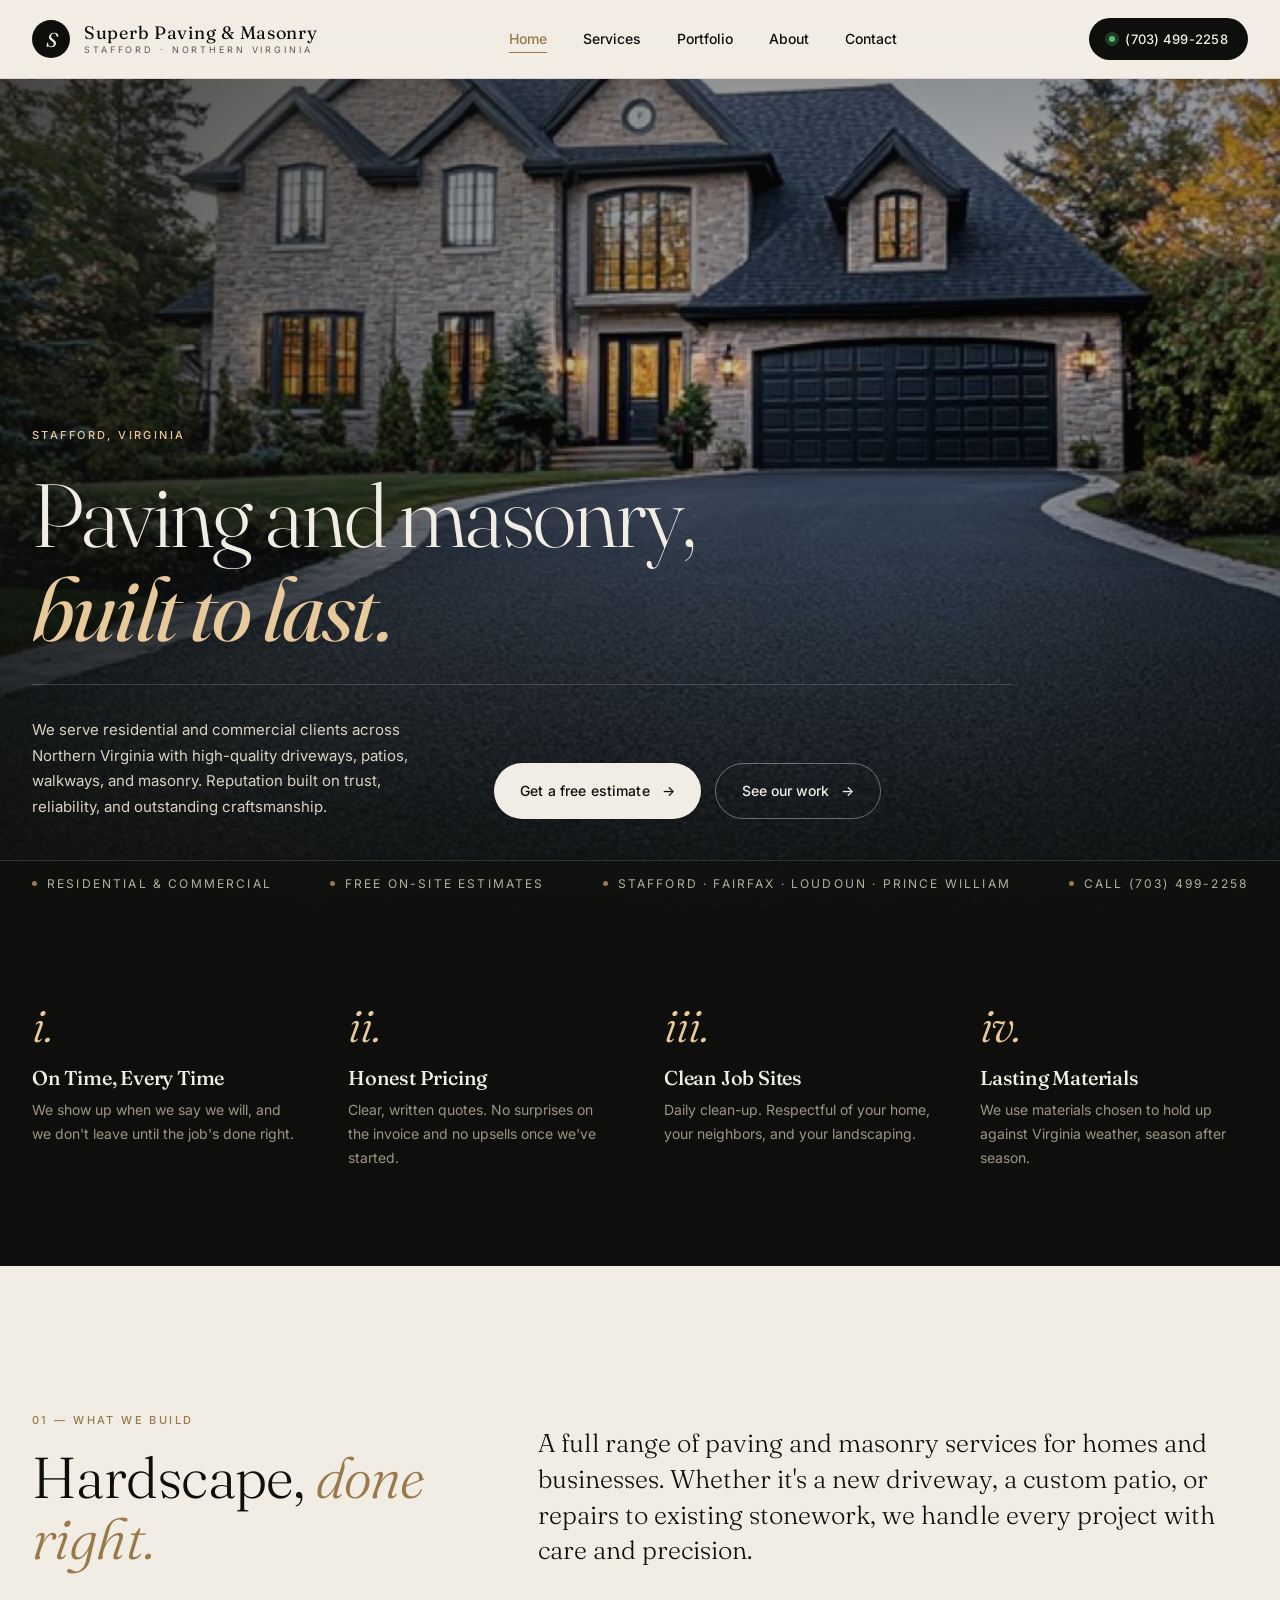
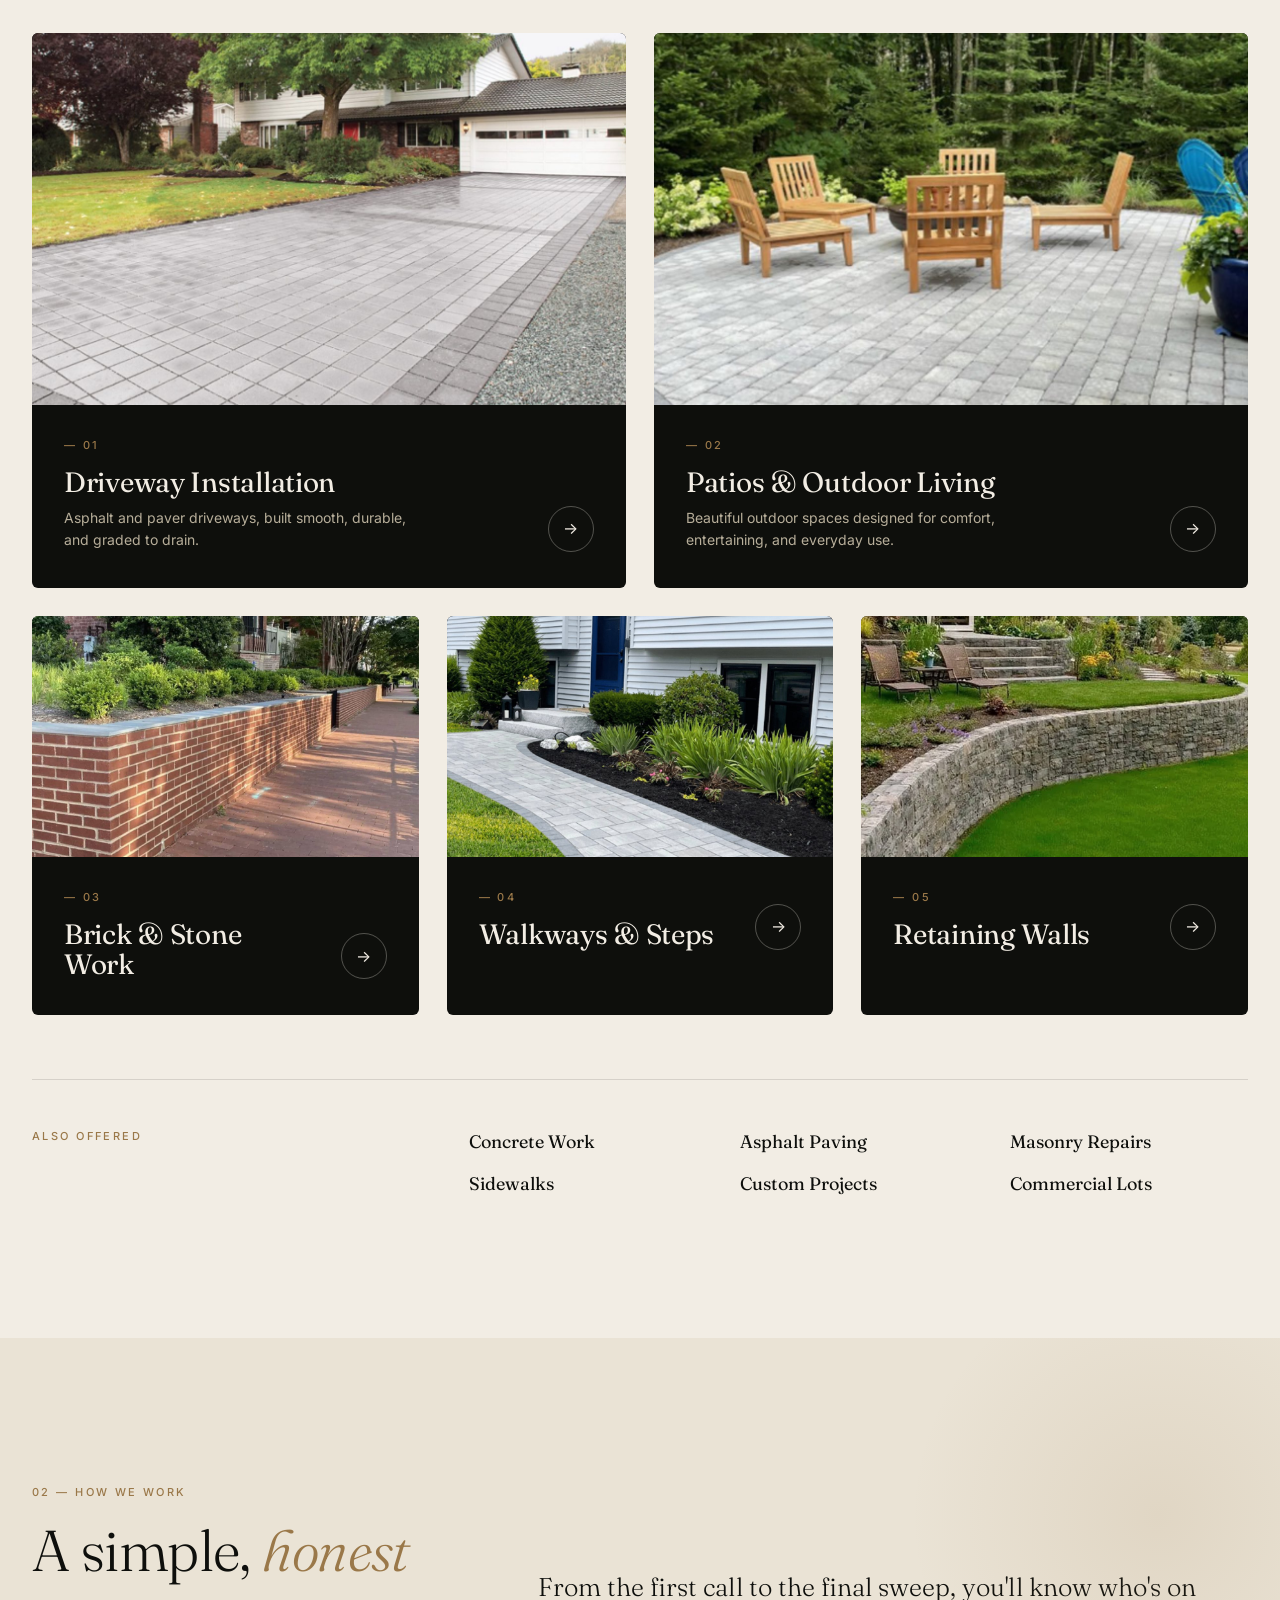
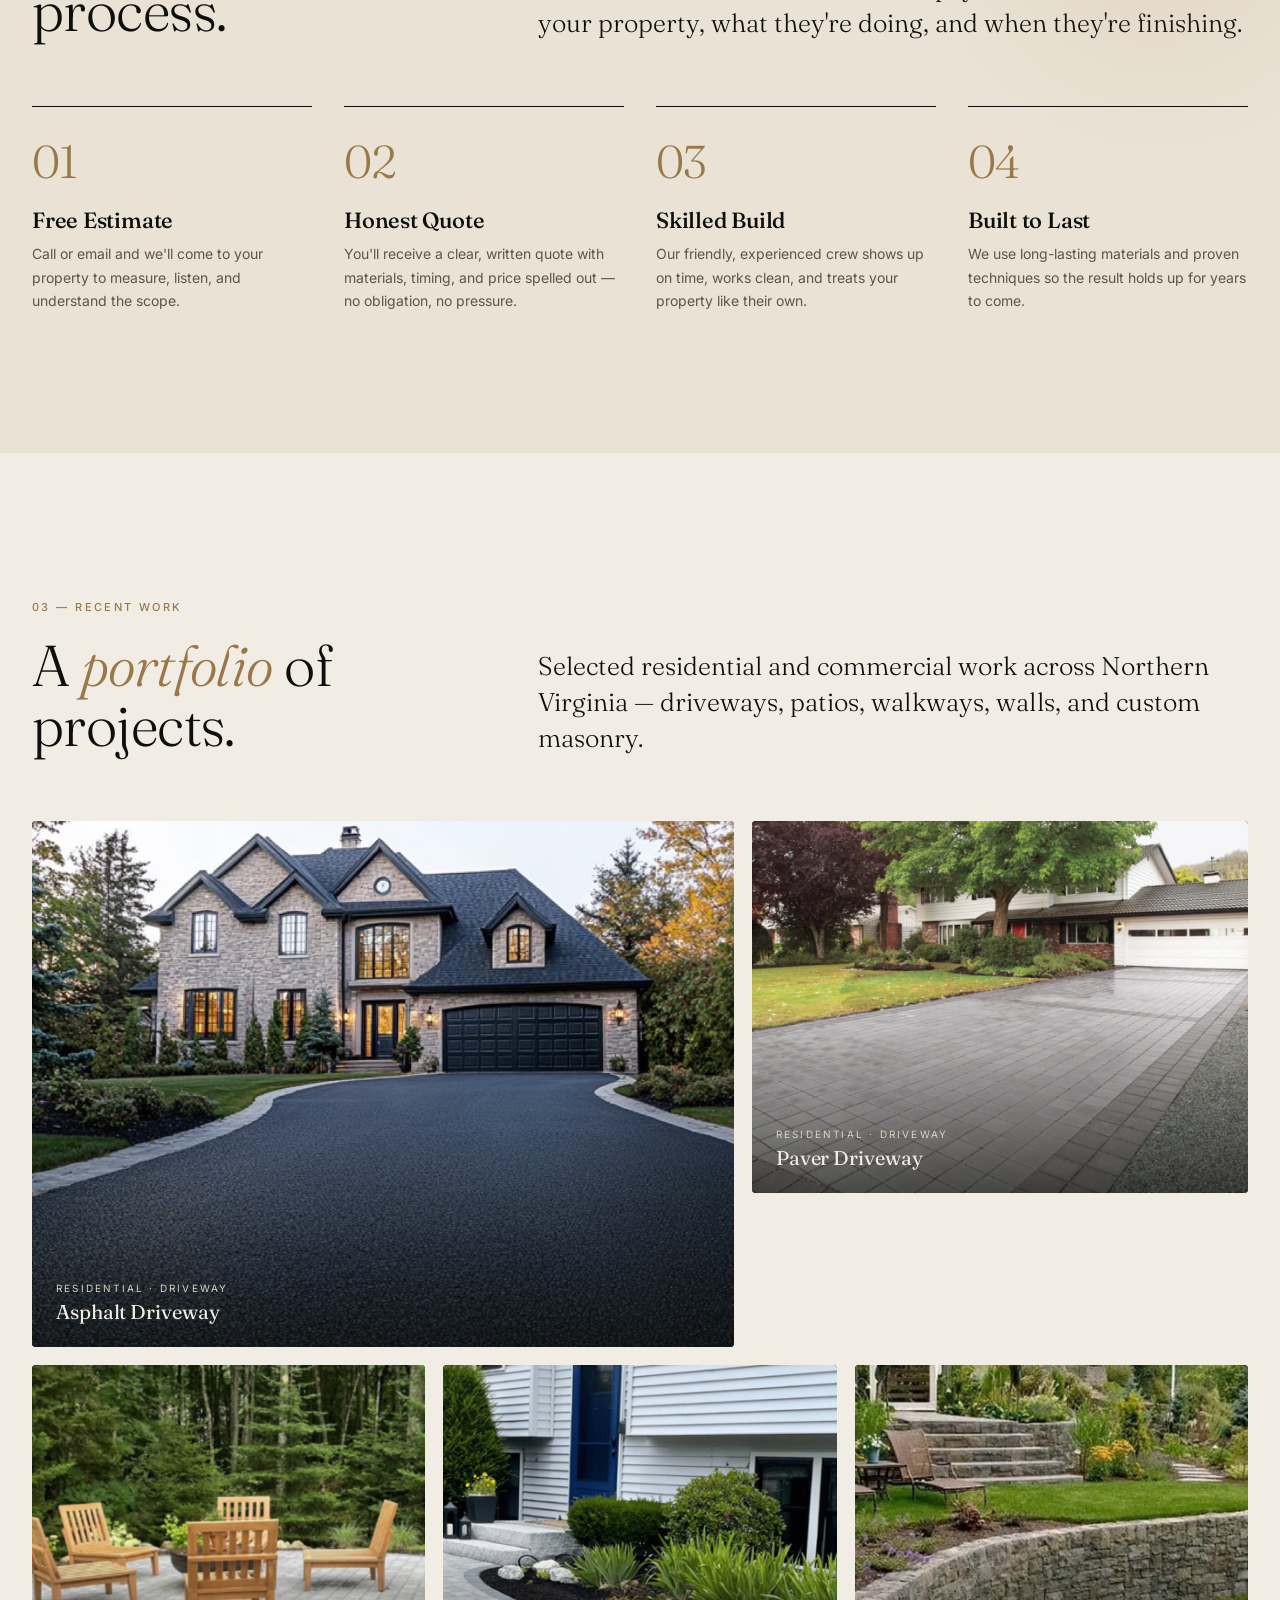
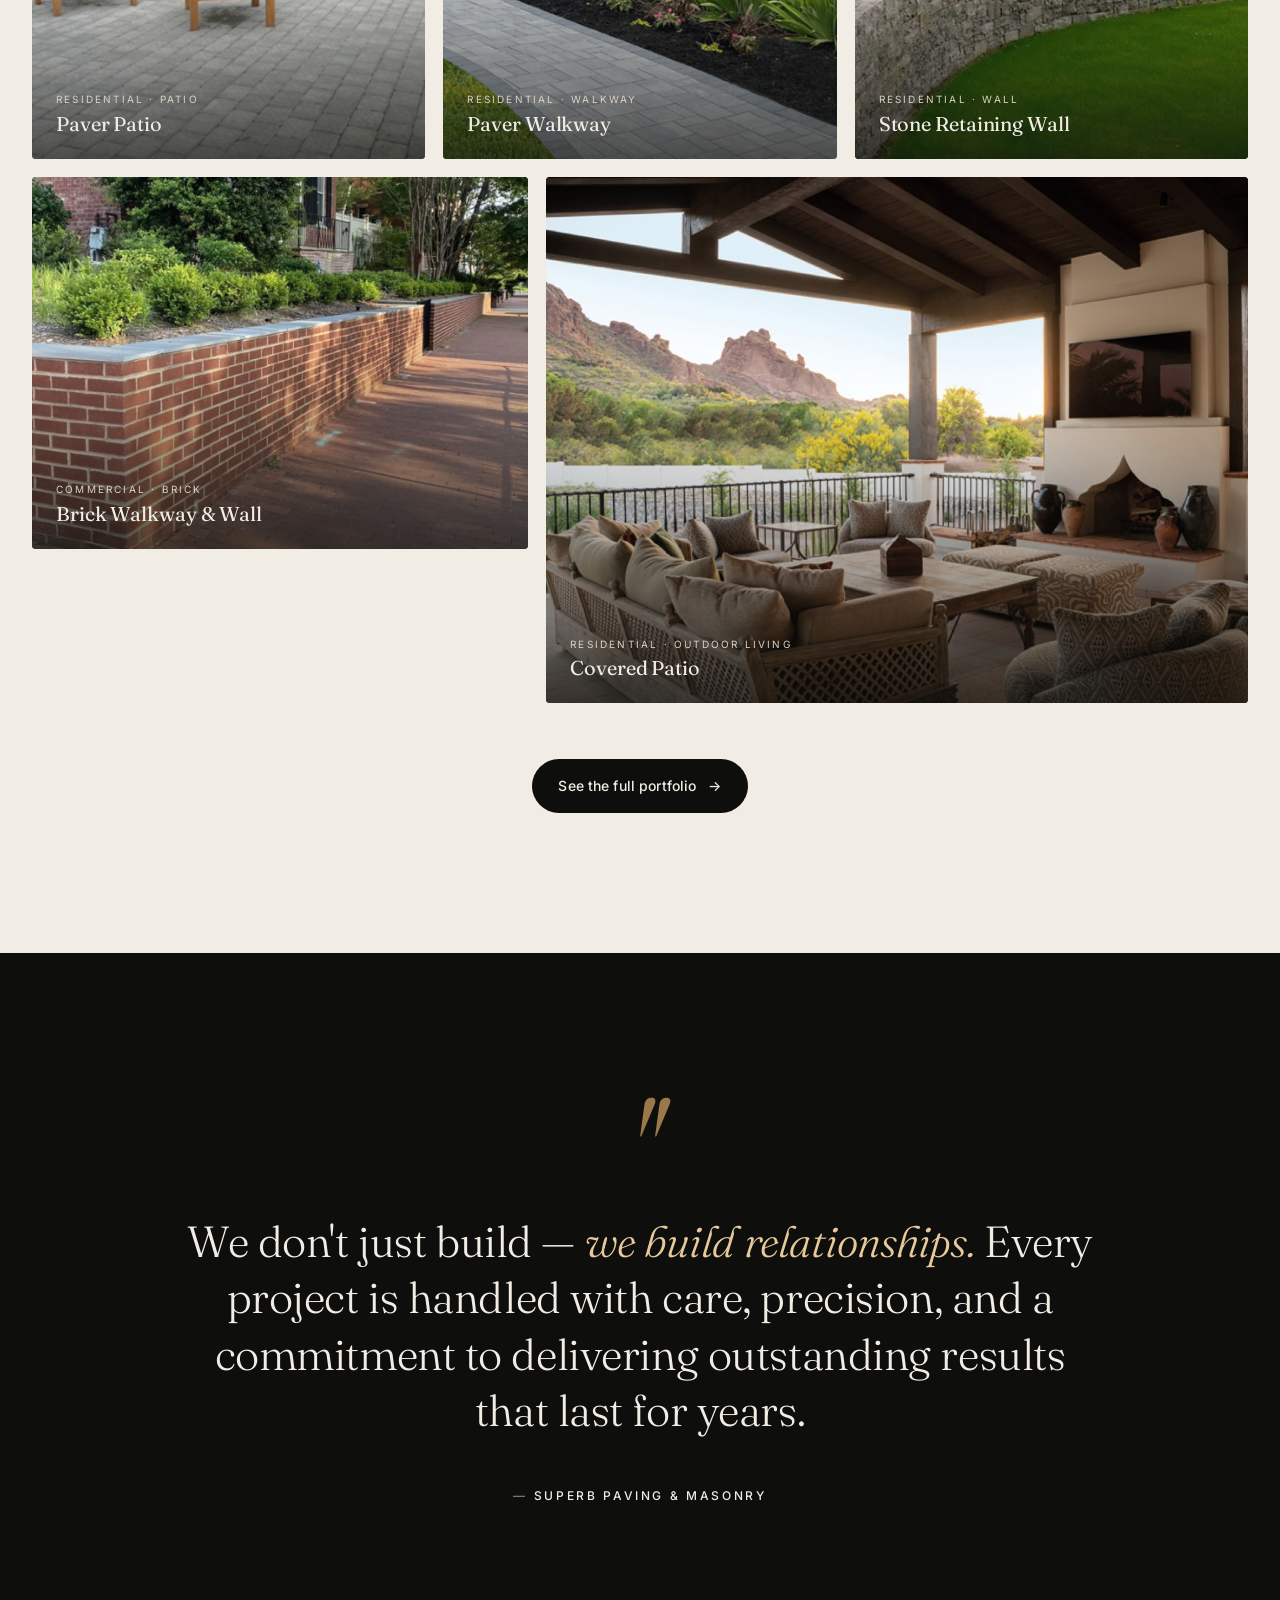
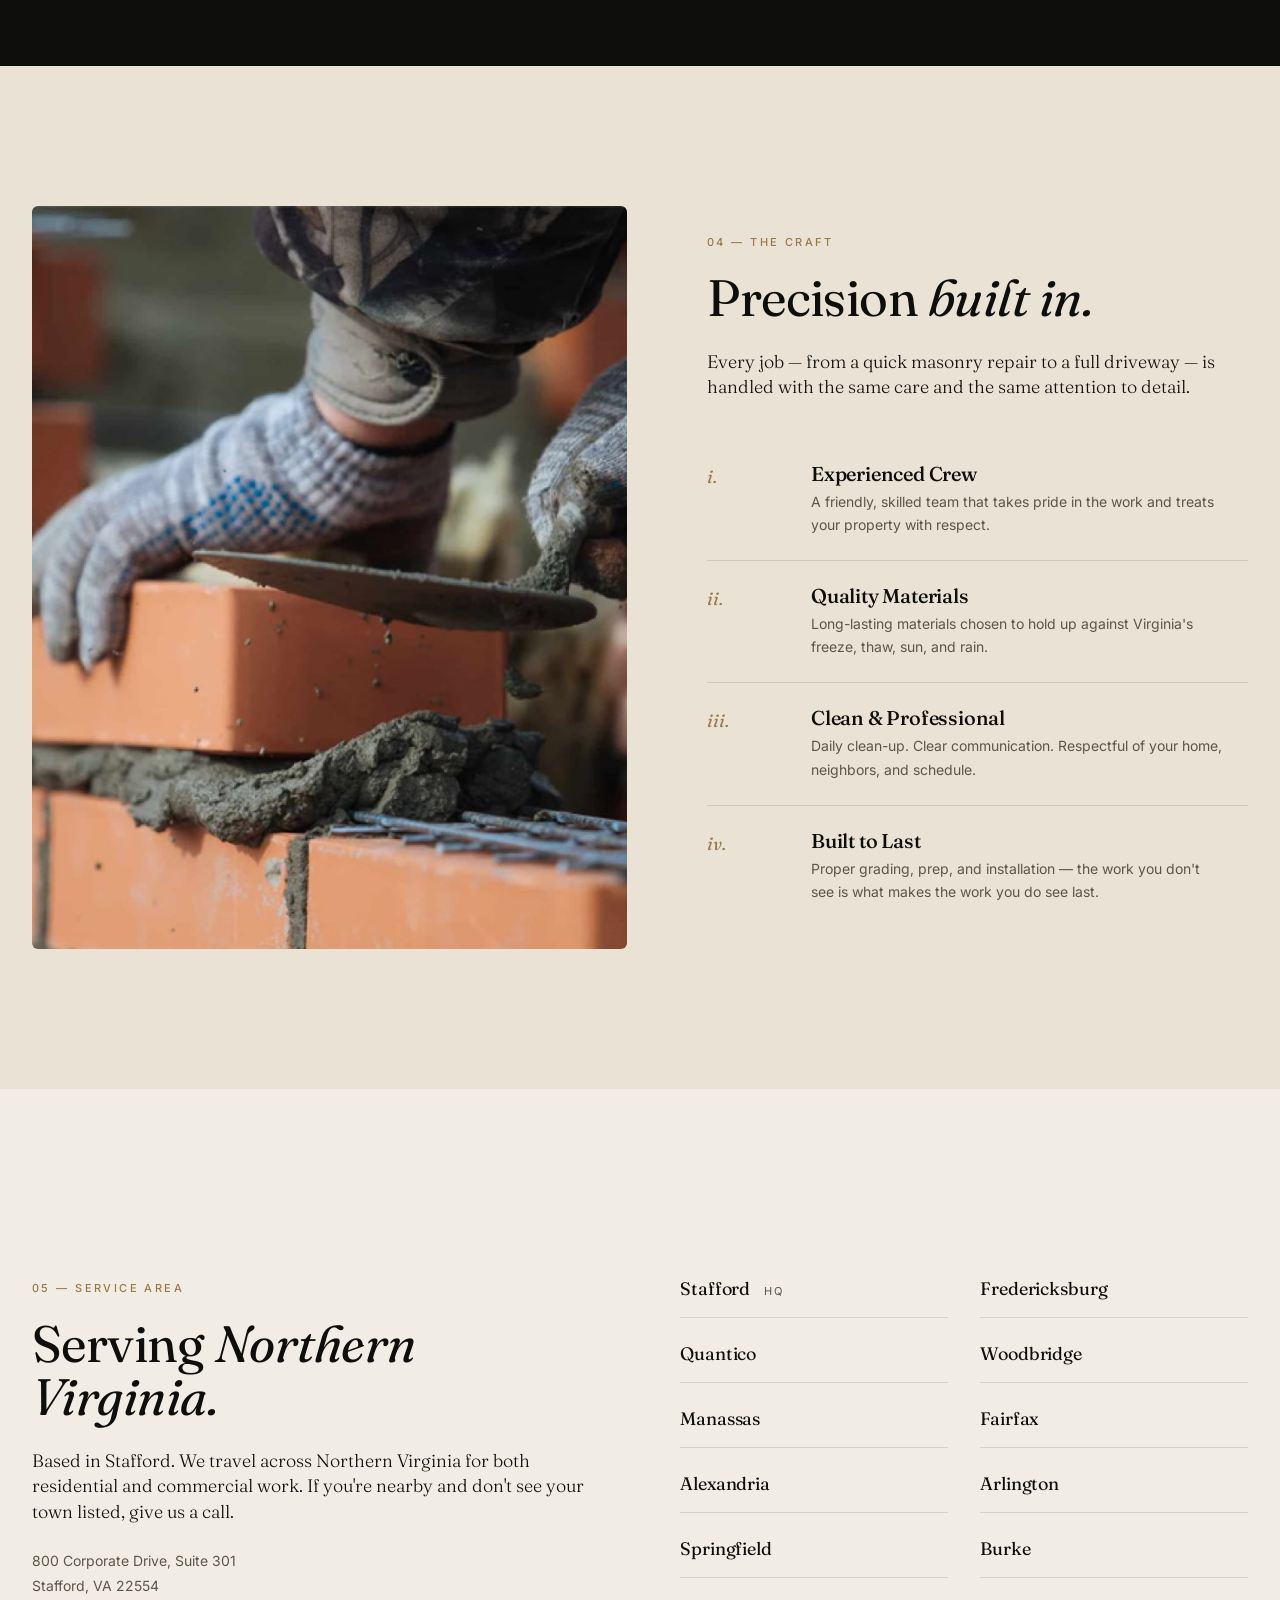
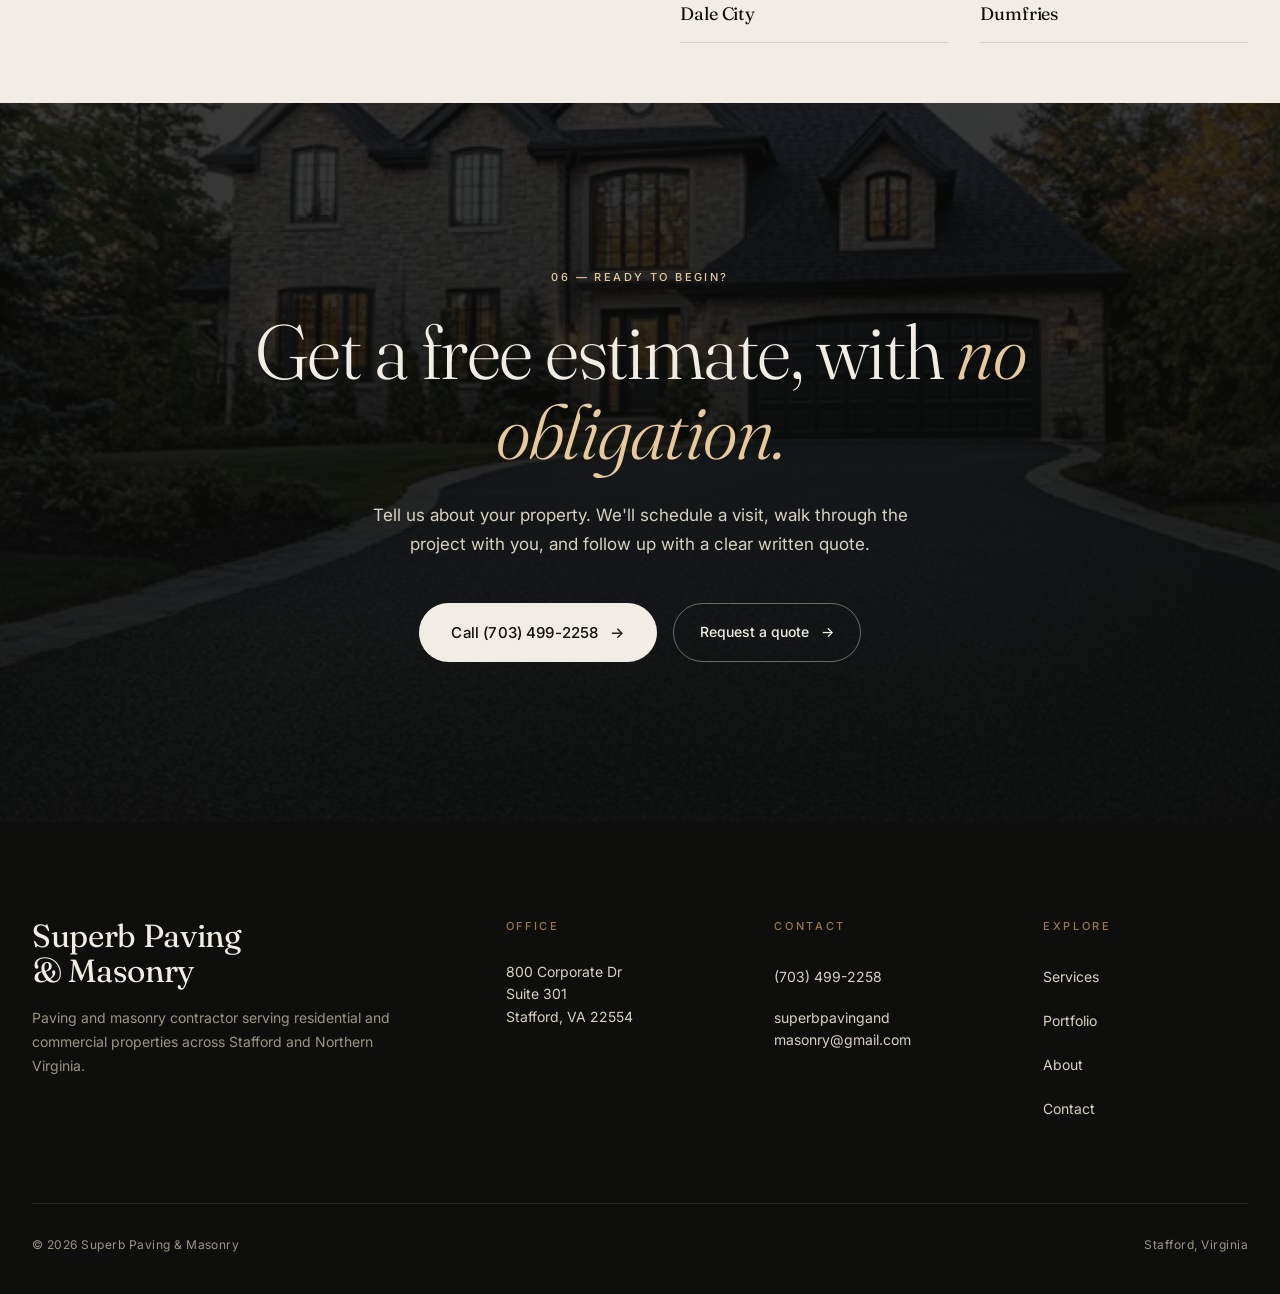
==== index.html @ 519ac2e6 "Initial commit: full Superb Paving & Masonry website Five-page static site for paving and masonry co" ====
<!doctype html>
<html lang="en">
<head>
<meta charset="utf-8" />
<meta name="viewport" content="width=device-width,initial-scale=1" />
<title>Paving & Masonry Contractor in Stafford, VA | Superb Paving</title>
<meta name="description" content="Paving and masonry contractor in Stafford, Virginia. Driveways, patios, walkways, walls, and masonry for homes and businesses across Northern VA. Call (703) 499-2258." />
<link rel="preconnect" href="https://fonts.googleapis.com">
<link rel="preconnect" href="https://fonts.gstatic.com" crossorigin>
<link href="https://fonts.googleapis.com/css2?family=Fraunces:opsz,wght@9..144,300;9..144,400;9..144,500;9..144,600;9..144,700&family=Inter:wght@300;400;500;600&display=swap" rel="stylesheet">
<link rel="stylesheet" href="styles.css">
<link rel="canonical" href="https://www.superbpavingmasonry.com/">
<meta property="og:site_name" content="Superb Paving & Masonry">
<meta property="og:locale" content="en_US">
<meta property="og:url" content="https://www.superbpavingmasonry.com/">
<meta property="og:image" content="https://www.superbpavingmasonry.com/img/home.jpg">
<meta name="twitter:card" content="summary_large_image">
<meta name="twitter:title" content="Paving & Masonry Contractor in Stafford, VA | Superb Paving">
<meta name="twitter:description" content="Paving and masonry contractor in Stafford, Virginia. Driveways, patios, walkways, walls, and masonry for homes and businesses across Northern VA. Call (703) 499-2258.">
<meta name="twitter:image" content="https://www.superbpavingmasonry.com/img/home.jpg">
<meta name="theme-color" content="#0E0F0C">
<meta name="geo.region" content="US-VA">
<meta name="geo.placename" content="Stafford">
<meta name="geo.position" content="38.4221;-77.4083">
<meta name="ICBM" content="38.4221, -77.4083">
<link rel="icon" type="image/svg+xml" href="favicon.svg">
<link rel="apple-touch-icon" href="apple-touch-icon.png">
<script type="application/ld+json">
{
  "@context": "https://schema.org",
  "@type": "GeneralContractor",
  "@id": "https://www.superbpavingmasonry.com/#business",
  "name": "Superb Paving & Masonry",
  "alternateName": "Superb Paving and Masonry",
  "description": "Paving and masonry contractor serving residential and commercial properties across Stafford and Northern Virginia. Specializing in driveways, patios, walkways, brick and stone work, retaining walls, and concrete.",
  "url": "https://www.superbpavingmasonry.com/",
  "telephone": "+1-703-499-2258",
  "email": "superbpavingandmasonry@gmail.com",
  "image": "https://www.superbpavingmasonry.com/img/home.jpg",
  "priceRange": "$$",
  "address": {
    "@type": "PostalAddress",
    "streetAddress": "800 Corporate Drive, Suite 301",
    "addressLocality": "Stafford",
    "addressRegion": "VA",
    "postalCode": "22554",
    "addressCountry": "US"
  },
  "geo": {
    "@type": "GeoCoordinates",
    "latitude": 38.4221,
    "longitude": -77.4083
  },
  "areaServed": [
    {"@type":"City","name":"Stafford","containedInPlace":{"@type":"State","name":"Virginia"}},
    {"@type":"City","name":"Fredericksburg","containedInPlace":{"@type":"State","name":"Virginia"}},
    {"@type":"City","name":"Quantico","containedInPlace":{"@type":"State","name":"Virginia"}},
    {"@type":"City","name":"Woodbridge","containedInPlace":{"@type":"State","name":"Virginia"}},
    {"@type":"City","name":"Manassas","containedInPlace":{"@type":"State","name":"Virginia"}},
    {"@type":"City","name":"Fairfax","containedInPlace":{"@type":"State","name":"Virginia"}},
    {"@type":"City","name":"Alexandria","containedInPlace":{"@type":"State","name":"Virginia"}},
    {"@type":"City","name":"Arlington","containedInPlace":{"@type":"State","name":"Virginia"}},
    {"@type":"City","name":"Springfield","containedInPlace":{"@type":"State","name":"Virginia"}},
    {"@type":"City","name":"Burke","containedInPlace":{"@type":"State","name":"Virginia"}},
    {"@type":"City","name":"Dale City","containedInPlace":{"@type":"State","name":"Virginia"}},
    {"@type":"City","name":"Dumfries","containedInPlace":{"@type":"State","name":"Virginia"}}
  ],
  "openingHoursSpecification": [
    {"@type":"OpeningHoursSpecification","dayOfWeek":["Monday","Tuesday","Wednesday","Thursday","Friday"],"opens":"08:00","closes":"18:00"},
    {"@type":"OpeningHoursSpecification","dayOfWeek":"Saturday","opens":"09:00","closes":"15:00","description":"By appointment"}
  ],
  "hasOfferCatalog": {
    "@type": "OfferCatalog",
    "name": "Paving & Masonry Services",
    "itemListElement": [
      {"@type":"Offer","itemOffered":{"@type":"Service","name":"Driveway Installation","description":"Asphalt and paver driveways for residential and commercial properties."}},
      {"@type":"Offer","itemOffered":{"@type":"Service","name":"Patio Construction","description":"Custom paver and stone patios, outdoor living spaces."}},
      {"@type":"Offer","itemOffered":{"@type":"Service","name":"Walkways & Steps","description":"Paver walkways, flagstone paths, stone steps."}},
      {"@type":"Offer","itemOffered":{"@type":"Service","name":"Brick & Stone Work","description":"Brick facades, natural stone, chimney repair, tuckpointing."}},
      {"@type":"Offer","itemOffered":{"@type":"Service","name":"Retaining Walls","description":"Stone and block retaining walls with proper drainage."}},
      {"@type":"Offer","itemOffered":{"@type":"Service","name":"Concrete Work","description":"Concrete driveways, sidewalks, slabs, foundations."}},
      {"@type":"Offer","itemOffered":{"@type":"Service","name":"Asphalt Paving","description":"Residential and commercial asphalt paving and repair."}},
      {"@type":"Offer","itemOffered":{"@type":"Service","name":"Masonry Repairs","description":"Repointing, restoration, chimney repair."}}
    ]
  }
}
</script>

</head>
<body>

<!-- NAV -->
<header class="nav">
  <div class="nav-inner">
    <a href="index.html" class="brand" aria-label="Home">
      <div class="brand-mark">S</div>
      <div class="brand-name">Superb Paving & Masonry
        <small>Stafford · Northern Virginia</small>
      </div>
    </a>
    <nav>
      <ul class="nav-links">
        <li><a href="index.html" aria-current="page">Home</a></li>
        <li><a href="services.html">Services</a></li>
        <li><a href="portfolio.html">Portfolio</a></li>
        <li><a href="about.html">About</a></li>
        <li><a href="contact.html">Contact</a></li>
      </ul>
    </nav>
    <a href="tel:7034992258" class="nav-cta">
      <span class="dot"></span> <span>(703) 499-2258</span>
    </a>
    <button class="nav-toggle" aria-label="Open menu"><span></span></button>
  </div>
</header>

<!-- HERO -->
<section class="hero">
  <div class="hero-img" style="background-image:url('img/home.jpg')"></div>
  <div class="hero-grad"></div>
  <div class="hero-inner">
    <span class="eyebrow" style="color:#E8C99B">Stafford, Virginia</span>
    <h1>Paving and masonry, <em>built to last.</em></h1>
    <div class="hero-meta">
      <p>We serve residential and commercial clients across Northern Virginia with high-quality driveways, patios, walkways, and masonry. Reputation built on trust, reliability, and outstanding craftsmanship.</p>
      <div class="hero-actions">
        <a href="contact.html" class="btn-primary">Get a free estimate <span class="arrow">→</span></a>
        <a href="portfolio.html" class="btn-ghost">See our work <span class="arrow">→</span></a>
      </div>
    </div>
  </div>
  <div class="hero-ticker">
    <div class="ticker-inner">
      <span>Residential & Commercial</span>
      <span>Free On-Site Estimates</span>
      <span>Stafford · Fairfax · Loudoun · Prince William</span>
      <span>Call (703) 499-2258</span>
    </div>
  </div>
</section>

<!-- VALUES -->
<section class="values">
  <div class="container">
    <div class="values-grid">
      <div class="val reveal"><div class="glyph">i.</div><h4>On Time, Every Time</h4><p>We show up when we say we will, and we don't leave until the job's done right.</p></div>
      <div class="val reveal"><div class="glyph">ii.</div><h4>Honest Pricing</h4><p>Clear, written quotes. No surprises on the invoice and no upsells once we've started.</p></div>
      <div class="val reveal"><div class="glyph">iii.</div><h4>Clean Job Sites</h4><p>Daily clean-up. Respectful of your home, your neighbors, and your landscaping.</p></div>
      <div class="val reveal"><div class="glyph">iv.</div><h4>Lasting Materials</h4><p>We use materials chosen to hold up against Virginia weather, season after season.</p></div>
    </div>
  </div>
</section>

<!-- SERVICES PREVIEW -->
<section id="services" class="section">
  <div class="container">
    <div class="section-head">
      <div>
        <span class="eyebrow">01 — What we build</span>
        <h2 style="margin-top:18px">Hardscape, <em>done right.</em></h2>
      </div>
      <p class="lede">A full range of paving and masonry services for homes and businesses. Whether it's a new driveway, a custom patio, or repairs to existing stonework, we handle every project with care and precision.</p>
    </div>

    <div class="service-grid">
      <a class="svc reveal" href="services.html#driveways">
        <div class="svc-img"><img src="img/serv_0009.jpg" alt="Paver driveway"></div>
        <div class="svc-body">
          <div>
            <span class="num">— 01</span>
            <h3>Driveway Installation</h3>
            <p>Asphalt and paver driveways, built smooth, durable, and graded to drain.</p>
          </div>
          <div class="svc-arrow">→</div>
        </div>
      </a>
      <a class="svc reveal" href="services.html#patios">
        <div class="svc-img"><img src="img/serv_0008.jpg" alt="Paver patio"></div>
        <div class="svc-body">
          <div>
            <span class="num">— 02</span>
            <h3>Patios & Outdoor Living</h3>
            <p>Beautiful outdoor spaces designed for comfort, entertaining, and everyday use.</p>
          </div>
          <div class="svc-arrow">→</div>
        </div>
      </a>
      <a class="svc reveal" href="services.html#masonry">
        <div class="svc-img"><img src="img/serv_0006.jpg" alt="Brick and stone work"></div>
        <div class="svc-body">
          <div><span class="num">— 03</span><h3>Brick & Stone Work</h3></div>
          <div class="svc-arrow">→</div>
        </div>
      </a>
      <a class="svc reveal" href="services.html#walkways">
        <div class="svc-img"><img src="img/serv_0007.jpg" alt="Paver walkway"></div>
        <div class="svc-body">
          <div><span class="num">— 04</span><h3>Walkways & Steps</h3></div>
          <div class="svc-arrow">→</div>
        </div>
      </a>
      <a class="svc reveal" href="services.html#walls">
        <div class="svc-img"><img src="img/serv_0004.jpg" alt="Stone retaining wall"></div>
        <div class="svc-body">
          <div><span class="num">— 05</span><h3>Retaining Walls</h3></div>
          <div class="svc-arrow">→</div>
        </div>
      </a>
    </div>

    <div style="margin-top:64px;padding-top:48px;border-top:1px solid var(--rule);display:grid;grid-template-columns:1fr 2fr;gap:48px">
      <p class="eyebrow">Also offered</p>
      <div style="display:grid;grid-template-columns:repeat(3,1fr);gap:14px 32px;font-family:var(--serif);font-size:18px">
        <span>Concrete Work</span>
        <span>Asphalt Paving</span>
        <span>Masonry Repairs</span>
        <span>Sidewalks</span>
        <span>Custom Projects</span>
        <span>Commercial Lots</span>
      </div>
    </div>
  </div>
</section>

<!-- PROCESS -->
<section id="process" class="section process">
  <div class="container">
    <div class="section-head">
      <div>
        <span class="eyebrow">02 — How we work</span>
        <h2 style="margin-top:18px">A simple, <em>honest</em> process.</h2>
      </div>
      <p class="lede">From the first call to the final sweep, you'll know who's on your property, what they're doing, and when they're finishing.</p>
    </div>
    <div class="process-grid">
      <div class="step reveal"><div class="n">01</div><h4>Free Estimate</h4><p>Call or email and we'll come to your property to measure, listen, and understand the scope.</p></div>
      <div class="step reveal"><div class="n">02</div><h4>Honest Quote</h4><p>You'll receive a clear, written quote with materials, timing, and price spelled out — no obligation, no pressure.</p></div>
      <div class="step reveal"><div class="n">03</div><h4>Skilled Build</h4><p>Our friendly, experienced crew shows up on time, works clean, and treats your property like their own.</p></div>
      <div class="step reveal"><div class="n">04</div><h4>Built to Last</h4><p>We use long-lasting materials and proven techniques so the result holds up for years to come.</p></div>
    </div>
  </div>
</section>

<!-- PORTFOLIO PREVIEW -->
<section id="work" class="section">
  <div class="container">
    <div class="section-head">
      <div>
        <span class="eyebrow">03 — Recent work</span>
        <h2 style="margin-top:18px">A <em>portfolio</em> of projects.</h2>
      </div>
      <p class="lede">Selected residential and commercial work across Northern Virginia — driveways, patios, walkways, walls, and custom masonry.</p>
    </div>
    <div class="pf-grid">
      <a href="portfolio.html" class="pf-item pf-1 reveal"><img src="img/home.jpg" alt="Asphalt driveway"><div class="cap"><div class="s">Residential · Driveway</div><div class="t">Asphalt Driveway</div></div></a>
      <a href="portfolio.html" class="pf-item pf-2 reveal"><img src="img/serv_0009.jpg" alt="Paver driveway"><div class="cap"><div class="s">Residential · Driveway</div><div class="t">Paver Driveway</div></div></a>
      <a href="portfolio.html" class="pf-item pf-3 reveal"><img src="img/serv_0008.jpg" alt="Paver patio"><div class="cap"><div class="s">Residential · Patio</div><div class="t">Paver Patio</div></div></a>
      <a href="portfolio.html" class="pf-item pf-4 reveal"><img src="img/serv_0007.jpg" alt="Paver walkway"><div class="cap"><div class="s">Residential · Walkway</div><div class="t">Paver Walkway</div></div></a>
      <a href="portfolio.html" class="pf-item pf-5 reveal"><img src="img/serv_0004.jpg" alt="Stone retaining wall"><div class="cap"><div class="s">Residential · Wall</div><div class="t">Stone Retaining Wall</div></div></a>
      <a href="portfolio.html" class="pf-item pf-6 reveal"><img src="img/serv_0006.jpg" alt="Brick walkway and wall"><div class="cap"><div class="s">Commercial · Brick</div><div class="t">Brick Walkway & Wall</div></div></a>
      <a href="portfolio.html" class="pf-item pf-7 reveal"><img src="img/serv_0002.jpg" alt="Covered patio"><div class="cap"><div class="s">Residential · Outdoor Living</div><div class="t">Covered Patio</div></div></a>
    </div>
    <div style="text-align:center;margin-top:56px">
      <a href="portfolio.html" class="btn-dark">See the full portfolio <span class="arrow">→</span></a>
    </div>
  </div>
</section>

<!-- PROMISE -->
<section class="promise">
  <div class="promise-inner reveal">
    <div class="promise-mark">"</div>
    <q>We don't just build — <em>we build relationships.</em> Every project is handled with care, precision, and a commitment to delivering outstanding results that last for years.</q>
    <div class="promise-cite">— <strong>Superb Paving & Masonry</strong></div>
  </div>
</section>

<!-- CRAFT -->
<section class="section craft">
  <div class="container">
    <div class="craft-grid">
      <img src="img/serv_0003.jpg" alt="Brick laying — craft close-up">
      <div class="reveal">
        <span class="eyebrow">04 — The craft</span>
        <h2 style="margin-top:18px;font-size:clamp(36px,4vw,56px)">Precision <em>built in.</em></h2>
        <p class="lede" style="margin-top:24px;font-size:18px">Every job — from a quick masonry repair to a full driveway — is handled with the same care and the same attention to detail.</p>
        <ul class="craft-list" style="margin-top:40px">
          <li><div class="lbl">i.</div><div><h4>Experienced Crew</h4><p>A friendly, skilled team that takes pride in the work and treats your property with respect.</p></div></li>
          <li><div class="lbl">ii.</div><div><h4>Quality Materials</h4><p>Long-lasting materials chosen to hold up against Virginia's freeze, thaw, sun, and rain.</p></div></li>
          <li><div class="lbl">iii.</div><div><h4>Clean & Professional</h4><p>Daily clean-up. Clear communication. Respectful of your home, neighbors, and schedule.</p></div></li>
          <li><div class="lbl">iv.</div><div><h4>Built to Last</h4><p>Proper grading, prep, and installation — the work you don't see is what makes the work you do see last.</p></div></li>
        </ul>
      </div>
    </div>
  </div>
</section>

<!-- AREA -->
<section id="area" class="section area">
  <div class="container">
    <div class="area-grid">
      <div class="reveal">
        <span class="eyebrow">05 — Service area</span>
        <h2 style="margin-top:18px;font-size:clamp(36px,4vw,56px)">Serving <em>Northern Virginia.</em></h2>
        <p class="lede" style="margin-top:24px;font-size:18px">Based in Stafford. We travel across Northern Virginia for both residential and commercial work. If you're nearby and don't see your town listed, give us a call.</p>
        <p style="margin-top:24px;font-size:14px;color:var(--muted);line-height:1.8">800 Corporate Drive, Suite 301<br>Stafford, VA 22554</p>
      </div>
      <div class="reveal">
        <div class="area-list">
          <span>Stafford <small>HQ</small></span>
          <span>Fredericksburg</span>
          <span>Quantico</span>
          <span>Woodbridge</span>
          <span>Manassas</span>
          <span>Fairfax</span>
          <span>Alexandria</span>
          <span>Arlington</span>
          <span>Springfield</span>
          <span>Burke</span>
          <span>Dale City</span>
          <span>Dumfries</span>
        </div>
      </div>
    </div>
  </div>
</section>

<!-- CTA -->
<section id="contact" class="cta" style="--bg:url('img/home.jpg')">
  <div class="cta-inner">
    <span class="eyebrow" style="color:#E8C99B">06 — Ready to begin?</span>
    <h2>Get a free estimate, with <em>no obligation.</em></h2>
    <p>Tell us about your property. We'll schedule a visit, walk through the project with you, and follow up with a clear written quote.</p>
    <div style="display:flex;gap:16px;justify-content:center;flex-wrap:wrap">
      <a href="tel:7034992258" class="btn-primary">Call (703) 499-2258 <span class="arrow">→</span></a>
      <a href="contact.html" class="btn-ghost">Request a quote <span class="arrow">→</span></a>
    </div>
  </div>
</section>

<!-- FOOTER -->
<footer>
  <div class="container">
    <div class="ft-grid">
      <div class="ft-brand">
        <h3>Superb Paving<br>& Masonry</h3>
        <p>Paving and masonry contractor serving residential and commercial properties across Stafford and Northern Virginia.</p>
      </div>
      <div class="ft-col">
        <h5>Office</h5>
        <p>800 Corporate Dr<br>Suite 301<br>Stafford, VA 22554</p>
      </div>
      <div class="ft-col">
        <h5>Contact</h5>
        <a href="tel:7034992258">(703) 499-2258</a>
        <a href="mailto:superbpavingandmasonry@gmail.com">superbpavingand<br>masonry@gmail.com</a>
      </div>
      <div class="ft-col">
        <h5>Explore</h5>
        <a href="services.html">Services</a>
        <a href="portfolio.html">Portfolio</a>
        <a href="about.html">About</a>
        <a href="contact.html">Contact</a>
      </div>
    </div>
    <div class="ft-bottom">
      <div>© 2026 Superb Paving & Masonry</div>
      <div>Stafford, Virginia</div>
    </div>
  </div>
</footer>

<style>
  /* hero-img inline bg, then apply via CSS variable through inline style. */
</style>
<script>
  // hero background image fallback (CSS doesn't read inline url() everywhere)
  (function(){
    document.querySelectorAll('.cta[style*="--bg"]').forEach(el => {
      const bg = getComputedStyle(el).getPropertyValue('--bg');
      if (bg) el.style.setProperty('--bg-resolved', bg);
    });
  })();
  // Set CTA background image
  document.querySelectorAll('.cta').forEach(el => {
    const bg = el.getAttribute('style') && el.getAttribute('style').match(/--bg:\s*url\(['"]?([^'")]+)['"]?\)/);
    if (bg && bg[1]) {
      el.style.setProperty('--ctaBg', `url(${bg[1]})`);
      const before = document.createElement('style');
      before.textContent = `.cta::before{background-image:${`url(${bg[1]})`}}`;
      document.head.appendChild(before);
    }
  });
  // Reveal on scroll
  // Mark JS as loaded so progressive-enhancement reveal kicks in
  document.documentElement.classList.add('js-loaded');
  // Reveal-on-scroll with generous rootMargin so it fires before the element enters viewport
  const io = new IntersectionObserver((entries) => {
    entries.forEach(e => { if (e.isIntersecting) { e.target.classList.add('in'); io.unobserve(e.target); } });
  }, { threshold: 0, rootMargin: '0px 0px -10% 0px' });
  document.querySelectorAll('.reveal').forEach(el => io.observe(el));
  // Fail-safe: if anything is still hidden 1.5s after load, force it visible
  window.addEventListener('load', () => {
    setTimeout(() => {
      document.querySelectorAll('.reveal:not(.in)').forEach(el => el.classList.add('in'));
    }, 1500);
  });
</script>
</body>
</html>
---- styles.css ----
/* ============================================================
   Superb Paving & Masonry — shared stylesheet
   ============================================================ */

:root{
  --ink:#0E0F0C;
  --ink-2:#1A1B17;
  --bone:#F2EDE4;
  --paper:#EAE3D5;
  --stone:#C9BFAC;
  --bronze:#9A7849;
  --bronze-dk:#6E5631;
  --rule:rgba(14,15,12,.12);
  --muted:#5B5648;
  --serif:"Fraunces","Cormorant Garamond",Georgia,serif;
  --sans:"Inter",-apple-system,BlinkMacSystemFont,"Segoe UI",sans-serif;
}

*{box-sizing:border-box;margin:0;padding:0}
html{scroll-behavior:smooth}
body{
  background:var(--bone);
  color:var(--ink);
  font-family:var(--sans);
  font-weight:400;
  -webkit-font-smoothing:antialiased;
  text-rendering:optimizeLegibility;
  line-height:1.55;
  font-size:16px;
}
img{display:block;max-width:100%;height:auto}
a{color:inherit;text-decoration:none}
button{font:inherit;cursor:pointer;border:none;background:none;color:inherit}
input,select,textarea{font:inherit;color:inherit}

.container{max-width:1360px;margin:0 auto;padding:0 32px}
@media (max-width:680px){.container{padding:0 20px}}

h1,h2,h3,h4{font-family:var(--serif);font-weight:400;letter-spacing:-.01em;line-height:1.05}
.eyebrow{
  font-family:var(--sans);
  text-transform:uppercase;
  letter-spacing:.22em;
  font-size:11px;
  font-weight:500;
  color:var(--bronze);
}
.lede{font-family:var(--serif);font-weight:300;font-size:clamp(20px,2vw,26px);line-height:1.4;color:var(--ink)}

/* ============================================================
   Navigation
   ============================================================ */
.nav{
  position:sticky;top:0;z-index:50;
  background:rgba(242,237,228,.85);
  backdrop-filter:blur(14px);
  -webkit-backdrop-filter:blur(14px);
  border-bottom:1px solid var(--rule);
}
.nav-inner{
  display:flex;align-items:center;justify-content:space-between;
  padding:18px 32px;max-width:1360px;margin:0 auto;
}
.brand{display:flex;align-items:center;gap:14px}
.brand-mark{
  width:38px;height:38px;border-radius:50%;
  background:var(--ink);color:var(--bone);
  display:grid;place-items:center;
  font-family:var(--serif);font-size:20px;font-style:italic;
}
.brand-name{font-family:var(--serif);font-size:18px;letter-spacing:.04em;line-height:1.15}
.brand-name small{
  display:block;font-family:var(--sans);font-size:9px;
  letter-spacing:.32em;text-transform:uppercase;color:var(--muted);margin-top:2px;
}
.nav-links{display:flex;gap:36px;font-size:14px;font-weight:500;list-style:none}
.nav-links a{position:relative;padding:6px 0;transition:color .2s}
.nav-links a:hover,.nav-links a[aria-current="page"]{color:var(--bronze)}
.nav-links a[aria-current="page"]::after{
  content:"";position:absolute;left:0;right:0;bottom:0;
  height:1px;background:var(--bronze);
}
.nav-cta{
  display:inline-flex;align-items:center;gap:10px;
  background:var(--ink);color:var(--bone);
  padding:11px 20px;border-radius:999px;
  font-size:13px;font-weight:500;letter-spacing:.02em;
  transition:transform .2s ease,background .2s ease;
}
.nav-cta:hover{background:var(--bronze-dk);transform:translateY(-1px)}
.nav-cta .dot{width:6px;height:6px;border-radius:50%;background:#5DBE7C;box-shadow:0 0 0 4px rgba(93,190,124,.25)}
.nav-toggle{display:none;width:38px;height:38px;border-radius:8px;align-items:center;justify-content:center}
.nav-toggle span{width:18px;height:1.5px;background:var(--ink);position:relative}
.nav-toggle span::before,.nav-toggle span::after{content:"";position:absolute;left:0;width:18px;height:1.5px;background:var(--ink)}
.nav-toggle span::before{top:-6px}
.nav-toggle span::after{top:6px}
@media (max-width:880px){
  .nav-links{display:none}
  .nav-toggle{display:flex;width:44px;height:44px}
  .nav-inner{padding:14px 20px;gap:8px}
  .nav-cta{padding:12px 16px;min-height:44px;font-size:13px}
  .brand-name{font-size:15px}
  .brand-name small{font-size:8px;letter-spacing:.28em}
  .brand-mark{width:34px;height:34px;font-size:17px}
}
@media (max-width:420px){
  /* On very narrow screens, swap nav phone label to "Call" + the number */
  .brand-name small{display:none}
}

/* ============================================================
   Buttons
   ============================================================ */
.btn-primary{
  display:inline-flex;align-items:center;gap:12px;
  background:var(--bone);color:var(--ink);
  padding:16px 26px;border-radius:999px;
  font-size:14px;font-weight:500;letter-spacing:.01em;
  transition:all .2s ease;
}
.btn-primary:hover{background:#fff;transform:translateY(-1px)}
.btn-dark{
  display:inline-flex;align-items:center;gap:12px;
  background:var(--ink);color:var(--bone);
  padding:16px 26px;border-radius:999px;
  font-size:14px;font-weight:500;letter-spacing:.01em;
  transition:all .2s ease;
}
.btn-dark:hover{background:var(--bronze-dk);transform:translateY(-1px)}
.btn-ghost{
  display:inline-flex;align-items:center;gap:12px;
  border:1px solid rgba(242,237,228,.4);color:var(--bone);
  padding:16px 26px;border-radius:999px;
  font-size:14px;font-weight:500;
  transition:all .2s ease;
}
.btn-ghost:hover{border-color:var(--bone);background:rgba(242,237,228,.05)}
.btn-ghost-dark{
  display:inline-flex;align-items:center;gap:12px;
  border:1px solid var(--rule);color:var(--ink);
  padding:16px 26px;border-radius:999px;
  font-size:14px;font-weight:500;
  transition:all .2s ease;
}
.btn-ghost-dark:hover{border-color:var(--ink);background:rgba(14,15,12,.04)}
.arrow{display:inline-block;transition:transform .2s ease}
.btn-primary:hover .arrow,.btn-dark:hover .arrow,.btn-ghost:hover .arrow,.btn-ghost-dark:hover .arrow{transform:translateX(3px)}

/* ============================================================
   Hero (homepage variant)
   ============================================================ */
.hero{
  position:relative;
  height:min(92vh,860px);
  min-height:620px;
  overflow:hidden;
  color:var(--bone);
  background:#1a1a17;
}
.hero-img{
  position:absolute;inset:0;
  background-size:cover;
  background-position:center;
  background-repeat:no-repeat;
  transform:scale(1.04);
  filter:saturate(.95) contrast(1.05);
}
.hero-grad{
  position:absolute;inset:0;
  background:
    linear-gradient(180deg, rgba(14,15,12,.45) 0%, rgba(14,15,12,.2) 35%, rgba(14,15,12,.9) 100%),
    linear-gradient(90deg, rgba(14,15,12,.6) 0%, rgba(14,15,12,0) 55%);
}
.hero-inner{
  position:relative;z-index:2;
  max-width:1360px;margin:0 auto;padding:0 32px;
  height:100%;display:flex;flex-direction:column;justify-content:flex-end;
  padding-bottom:88px;
}
.hero h1{
  font-size:clamp(38px,7vw,104px);
  font-weight:300;
  max-width:14ch;
  margin:24px 0 28px;
  letter-spacing:-.02em;
  line-height:1.05;
}
@media (max-width:680px){
  .hero{height:auto;min-height:auto;padding:60px 0 40px}
  .hero-inner{padding-bottom:48px}
  .hero h1{font-size:42px;margin:18px 0 22px}
  .hero-meta{gap:24px;padding-top:24px;flex-direction:column;align-items:stretch}
  .hero-meta p{font-size:15px}
  .hero-actions .btn-primary,
  .hero-actions .btn-ghost{justify-content:center}
  .hero-ticker{display:none}
}
.hero h1 em{font-style:italic;font-weight:400;color:#E8C99B}
.hero-meta{
  display:flex;gap:48px;align-items:flex-end;flex-wrap:wrap;
  padding-top:32px;border-top:1px solid rgba(242,237,228,.18);
  max-width:980px;
}
.hero-meta p{max-width:46ch;font-size:15px;color:#D9D2C2;line-height:1.7}
.hero-actions{display:flex;gap:14px;flex-wrap:wrap}

.hero-ticker{
  position:absolute;bottom:0;left:0;right:0;z-index:3;
  border-top:1px solid rgba(242,237,228,.15);
  background:rgba(14,15,12,.4);
  backdrop-filter:blur(8px);
  padding:14px 0;
}
.ticker-inner{
  max-width:1360px;margin:0 auto;padding:0 32px;
  display:flex;justify-content:space-between;gap:32px;flex-wrap:wrap;
  font-size:12px;letter-spacing:.18em;text-transform:uppercase;
  color:#B7AE9A;
}
.ticker-inner span{display:inline-flex;align-items:center;gap:10px}
.ticker-inner span::before{content:"";width:5px;height:5px;border-radius:50%;background:var(--bronze)}

/* ============================================================
   Page hero (interior pages, shorter)
   ============================================================ */
.page-hero{
  position:relative;
  padding:140px 0 100px;
  background:var(--ink);color:var(--bone);
  overflow:hidden;
}
.page-hero::before{
  content:"";position:absolute;inset:0;opacity:.25;
  background-size:cover;background-position:center;
}
.page-hero[data-bg]::before{background-image:var(--bg)}
.page-hero::after{
  content:"";position:absolute;inset:0;
  background:linear-gradient(180deg,rgba(14,15,12,.55),rgba(14,15,12,.95));
}
.page-hero .container{position:relative;z-index:2}
.page-hero h1{
  font-size:clamp(48px,6vw,84px);font-weight:300;
  margin:24px 0 24px;max-width:18ch;letter-spacing:-.02em;
}
.page-hero h1 em{font-style:italic;color:#E8C99B}
.page-hero .lede{color:#D9D2C2;max-width:64ch;font-size:clamp(18px,1.8vw,22px)}
.page-hero .crumbs{
  display:flex;align-items:center;gap:10px;font-size:12px;
  letter-spacing:.16em;text-transform:uppercase;color:#9C9583;
}
.page-hero .crumbs a{color:#D9D2C2}
.page-hero .crumbs a:hover{color:var(--bone)}
.page-hero .crumbs::before{content:"";display:inline-block;width:24px;height:1px;background:var(--bronze)}

/* ============================================================
   Values band
   ============================================================ */
.values{background:var(--ink);color:var(--bone);padding:96px 0}
.values-grid{display:grid;grid-template-columns:repeat(4,1fr);gap:48px}
.val .glyph{font-family:var(--serif);font-size:46px;font-weight:300;color:#E8C99B;line-height:1;font-style:italic;letter-spacing:-.02em}
.val h4{margin-top:18px;font-size:20px;font-weight:500;font-family:var(--serif);color:var(--bone)}
.val p{margin-top:10px;font-size:14px;color:#9C9583;line-height:1.7}
@media (max-width:880px){.values-grid{grid-template-columns:repeat(2,1fr);gap:36px}}

/* ============================================================
   Sections
   ============================================================ */
.section{padding:140px 0}
@media (max-width:780px){.section{padding:88px 0}}
.section-head{
  display:grid;grid-template-columns:1.2fr 2fr;gap:80px;
  align-items:end;margin-bottom:64px;
}
.section-head h2{font-size:clamp(40px,4.5vw,68px);font-weight:300}
.section-head h2 em{font-style:italic;color:var(--bronze)}
@media (max-width:880px){.section-head{grid-template-columns:1fr;gap:24px}}

/* ============================================================
   Services grid (home preview)
   ============================================================ */
.service-grid{display:grid;grid-template-columns:repeat(12,1fr);gap:28px}
.svc{
  grid-column:span 4;
  background:var(--ink);color:var(--bone);
  border-radius:6px;overflow:hidden;position:relative;
  transition:transform .4s ease;display:block;
}
.svc:hover{transform:translateY(-4px)}
.svc:nth-child(1){grid-column:span 6}
.svc:nth-child(2){grid-column:span 6}
.svc:nth-child(3){grid-column:span 4}
.svc:nth-child(4){grid-column:span 4}
.svc:nth-child(5){grid-column:span 4}
@media (max-width:880px){.svc, .svc:nth-child(n){grid-column:span 12}}
.svc-img{aspect-ratio:16/10;overflow:hidden}
.svc-img img{width:100%;height:100%;object-fit:cover;transition:transform .8s ease;filter:saturate(.95)}
.svc:hover .svc-img img{transform:scale(1.06)}
.svc-body{padding:32px 32px 36px;display:flex;justify-content:space-between;align-items:end;gap:24px}
.svc-body h3{font-size:28px;font-weight:400;letter-spacing:-.01em}
.svc-body .num{display:block;font-family:var(--sans);font-size:11px;letter-spacing:.22em;color:var(--bronze);margin-bottom:14px;font-weight:500}
.svc-body p{font-size:14px;color:#B7AE9A;max-width:38ch;line-height:1.6;margin-top:10px}
.svc-arrow{width:46px;height:46px;border-radius:50%;border:1px solid rgba(242,237,228,.3);display:grid;place-items:center;flex-shrink:0;transition:all .3s ease}
.svc:hover .svc-arrow{background:var(--bronze);border-color:var(--bronze);transform:rotate(-45deg)}

/* ============================================================
   Process
   ============================================================ */
.process{background:var(--paper);position:relative;overflow:hidden}
.process::before{
  content:"";position:absolute;top:-10%;right:-10%;
  width:500px;height:500px;border-radius:50%;
  background:radial-gradient(circle, rgba(154,120,73,.12), transparent 70%);
  pointer-events:none;
}
.process-grid{display:grid;grid-template-columns:repeat(4,1fr);gap:32px;position:relative;z-index:1}
.step{padding-top:32px;border-top:1px solid var(--ink)}
.step .n{font-family:var(--serif);font-size:46px;font-weight:300;color:var(--bronze);line-height:1;letter-spacing:-.02em}
.step h4{font-size:22px;font-weight:500;margin:24px 0 10px;font-family:var(--serif)}
.step p{font-size:14px;color:var(--muted);line-height:1.7}
@media (max-width:880px){.process-grid{grid-template-columns:1fr 1fr;gap:28px}}
@media (max-width:560px){.process-grid{grid-template-columns:1fr}}

/* ============================================================
   Portfolio grid
   ============================================================ */
.pf-grid{display:grid;grid-template-columns:repeat(12,1fr);gap:18px}
.pf-item{position:relative;overflow:hidden;border-radius:4px;background:var(--ink);display:block}
.pf-item img{width:100%;height:100%;object-fit:cover;transition:transform .9s ease;filter:saturate(.95)}
.pf-item:hover img{transform:scale(1.04)}
.pf-item .cap{position:absolute;left:24px;bottom:20px;color:var(--bone);z-index:2}
.pf-item .cap .t{font-family:var(--serif);font-size:20px;font-weight:400;letter-spacing:-.005em}
.pf-item .cap .s{font-size:10px;letter-spacing:.22em;text-transform:uppercase;color:#D9D2C2;margin-top:6px}
.pf-item::after{content:"";position:absolute;inset:0;background:linear-gradient(180deg,transparent 45%,rgba(14,15,12,.7));z-index:1;pointer-events:none}
/* Home preview layout */
.pf-1{grid-column:span 7;aspect-ratio:4/3}
.pf-2{grid-column:span 5;aspect-ratio:4/3}
.pf-3{grid-column:span 4;aspect-ratio:1}
.pf-4{grid-column:span 4;aspect-ratio:1}
.pf-5{grid-column:span 4;aspect-ratio:1}
.pf-6{grid-column:span 5;aspect-ratio:4/3}
.pf-7{grid-column:span 7;aspect-ratio:4/3}
/* Full portfolio page (4-column with mixed sizes) */
.pf-row{display:grid;grid-template-columns:repeat(12,1fr);gap:18px;margin-bottom:18px}
.pf-half{grid-column:span 6;aspect-ratio:4/3}
.pf-third{grid-column:span 4;aspect-ratio:1}
.pf-twothird{grid-column:span 8;aspect-ratio:16/9}
@media (max-width:880px){
  .pf-grid > *, .pf-row > *{grid-column:span 12 !important;aspect-ratio:4/3 !important}
}

/* Portfolio filter chips */
.pf-filter{display:flex;gap:10px;flex-wrap:wrap;margin-bottom:48px}
.pf-chip{
  padding:10px 18px;border-radius:999px;border:1px solid var(--rule);
  font-size:13px;letter-spacing:.04em;font-weight:500;
  background:transparent;color:var(--ink);transition:all .2s;
}
.pf-chip:hover{border-color:var(--ink)}
.pf-chip.active{background:var(--ink);color:var(--bone);border-color:var(--ink)}

/* ============================================================
   Promise/quote bar
   ============================================================ */
.promise{background:var(--ink);color:var(--bone);padding:160px 0;position:relative}
.promise-inner{max-width:980px;margin:0 auto;text-align:center;padding:0 32px}
.promise-mark{font-family:var(--serif);font-size:120px;color:var(--bronze);line-height:.6;margin-bottom:28px;font-style:italic}
.promise q{
  quotes:none;font-family:var(--serif);font-weight:300;
  font-size:clamp(28px,3.4vw,46px);line-height:1.3;letter-spacing:-.01em;display:block;
}
.promise q em{color:#E8C99B;font-style:italic}
.promise-cite{margin-top:48px;font-size:12px;letter-spacing:.22em;text-transform:uppercase;color:#9C9583}
.promise-cite strong{color:var(--bone);font-weight:500}

/* ============================================================
   Craft section (image + list)
   ============================================================ */
.craft{background:var(--paper)}
.craft-grid{display:grid;grid-template-columns:1.1fr 1fr;gap:80px;align-items:center}
.craft-grid img{border-radius:6px;aspect-ratio:4/5;object-fit:cover;width:100%}
.craft-list{list-style:none;padding:0}
.craft-list li{display:grid;grid-template-columns:80px 1fr;gap:24px;align-items:start;padding:24px 0;border-bottom:1px solid var(--rule)}
.craft-list li:last-child{border-bottom:none}
.craft-list .lbl{font-family:var(--serif);font-style:italic;color:var(--bronze);font-size:18px}
.craft-list h4{font-size:20px;font-weight:500;font-family:var(--serif);margin-bottom:6px}
.craft-list p{font-size:14px;color:var(--muted);line-height:1.65;max-width:46ch}
@media (max-width:880px){.craft-grid{grid-template-columns:1fr;gap:48px}}

/* ============================================================
   Service area
   ============================================================ */
.area{background:var(--bone);padding-bottom:60px}
.area-grid{display:grid;grid-template-columns:1fr 1fr;gap:80px;align-items:center}
.area-list{display:grid;grid-template-columns:1fr 1fr;gap:8px 32px;margin-top:32px}
.area-list span{
  padding:14px 0;border-bottom:1px solid var(--rule);
  font-family:var(--serif);font-size:18px;letter-spacing:-.005em;
}
.area-list span small{font-family:var(--sans);font-size:11px;letter-spacing:.18em;text-transform:uppercase;color:var(--muted);margin-left:10px}
@media (max-width:880px){.area-grid{grid-template-columns:1fr;gap:36px}}

/* ============================================================
   CTA band
   ============================================================ */
.cta{position:relative;overflow:hidden;color:var(--bone)}
.cta-inner{position:relative;z-index:2;padding:160px 32px;max-width:1360px;margin:0 auto;text-align:center}
.cta::before{
  content:"";position:absolute;inset:0;z-index:0;
  background-size:cover;background-position:center;
  filter:brightness(.4) saturate(.85);
}
.cta::after{content:"";position:absolute;inset:0;z-index:1;background:linear-gradient(180deg,rgba(14,15,12,.5),rgba(14,15,12,.78))}
.cta h2{font-size:clamp(44px,6vw,88px);font-weight:300;max-width:20ch;margin:24px auto 28px;letter-spacing:-.02em}
.cta h2 em{font-style:italic;color:#E8C99B}
.cta p{max-width:54ch;margin:0 auto 44px;color:#D9D2C2;font-size:17px;line-height:1.7}
.cta .btn-primary{padding:18px 32px;font-size:15px}

/* ============================================================
   Service detail blocks (services page)
   ============================================================ */
.svc-detail{padding:120px 0;border-bottom:1px solid var(--rule)}
.svc-detail:last-child{border-bottom:none}
.svc-detail-grid{display:grid;grid-template-columns:1fr 1.1fr;gap:80px;align-items:center}
.svc-detail:nth-child(even) .svc-detail-grid{direction:rtl}
.svc-detail:nth-child(even) .svc-detail-grid > *{direction:ltr}
.svc-detail img{width:100%;aspect-ratio:4/3;object-fit:cover;border-radius:6px}
.svc-detail .num{font-family:var(--sans);font-size:11px;letter-spacing:.22em;color:var(--bronze);font-weight:500}
.svc-detail h2{font-size:clamp(36px,4vw,56px);font-weight:300;margin:18px 0 24px;letter-spacing:-.015em}
.svc-detail h2 em{font-style:italic;color:var(--bronze)}
.svc-detail .desc{font-family:var(--serif);font-weight:300;font-size:20px;line-height:1.55;color:var(--ink);margin-bottom:28px}
.svc-detail ul{list-style:none;padding:0;display:grid;grid-template-columns:1fr 1fr;gap:8px 24px;margin-top:8px}
.svc-detail ul li{
  padding:10px 0;font-size:14px;color:var(--muted);
  display:flex;align-items:start;gap:10px;border-top:1px solid var(--rule);
}
.svc-detail ul li::before{content:"—";color:var(--bronze);flex-shrink:0}
@media (max-width:880px){
  .svc-detail{padding:80px 0}
  .svc-detail-grid{grid-template-columns:1fr;gap:36px;direction:ltr !important}
  .svc-detail ul{grid-template-columns:1fr}
}

/* ============================================================
   About page sections
   ============================================================ */
.about-intro{padding:140px 0;background:var(--bone)}
.about-intro-grid{display:grid;grid-template-columns:1fr 1fr;gap:80px;align-items:center}
.about-intro h2{font-size:clamp(40px,4.5vw,64px);font-weight:300;margin-bottom:28px}
.about-intro h2 em{font-style:italic;color:var(--bronze)}
.about-intro p{font-size:17px;line-height:1.7;color:var(--ink);margin-bottom:18px;max-width:52ch}
.about-intro img{width:100%;aspect-ratio:4/5;object-fit:cover;border-radius:6px}
@media (max-width:880px){.about-intro-grid{grid-template-columns:1fr;gap:48px}.about-intro{padding:88px 0}}

/* ============================================================
   Contact page
   ============================================================ */
.contact-grid{display:grid;grid-template-columns:1.2fr 1fr;gap:80px;align-items:start;padding:120px 0}
.contact-info h2{font-size:clamp(36px,4vw,56px);font-weight:300;margin-bottom:24px}
.contact-info h2 em{font-style:italic;color:var(--bronze)}
.contact-info .lede{margin-bottom:48px}
.contact-block{padding:24px 0;border-top:1px solid var(--rule)}
.contact-block:last-child{border-bottom:1px solid var(--rule)}
.contact-block h5{font-size:11px;letter-spacing:.24em;text-transform:uppercase;color:var(--bronze);margin-bottom:10px;font-weight:500}
.contact-block p, .contact-block a{font-family:var(--serif);font-size:22px;letter-spacing:-.005em;display:block;line-height:1.4}
.contact-block a:hover{color:var(--bronze)}
.contact-block small{font-family:var(--sans);font-size:13px;color:var(--muted);display:block;margin-top:6px;letter-spacing:0;text-transform:none}

.form-card{
  background:var(--ink);color:var(--bone);
  padding:48px;border-radius:8px;
}
.form-card h3{font-family:var(--serif);font-size:30px;font-weight:400;margin-bottom:8px;color:var(--bone)}
.form-card .sub{color:#9C9583;font-size:14px;margin-bottom:32px}
.field{margin-bottom:20px}
.field label{
  display:block;font-size:11px;letter-spacing:.18em;text-transform:uppercase;
  color:var(--bronze);margin-bottom:8px;font-weight:500;
}
.field input,.field select,.field textarea{
  width:100%;background:transparent;
  border:none;border-bottom:1px solid rgba(242,237,228,.25);
  padding:10px 0;color:var(--bone);font-size:15px;
  font-family:var(--sans);transition:border-color .2s;
}
.field input::placeholder,.field textarea::placeholder{color:#5B5648}
.field input:focus,.field select:focus,.field textarea:focus{
  outline:none;border-bottom-color:var(--bronze);
}
.field select{appearance:none;background:url("data:image/svg+xml,%3Csvg width='12' height='8' viewBox='0 0 12 8' xmlns='http://www.w3.org/2000/svg'%3E%3Cpath d='M1 1l5 5 5-5' stroke='%239A7849' stroke-width='1.5' fill='none'/%3E%3C/svg%3E") no-repeat right 4px center}
.field select option{background:var(--ink);color:var(--bone)}
.field textarea{resize:vertical;min-height:120px}
.form-card .submit{
  width:100%;margin-top:16px;padding:18px;
  background:var(--bone);color:var(--ink);
  border-radius:999px;font-size:14px;font-weight:500;letter-spacing:.02em;
  transition:all .2s;
}
.form-card .submit:hover{background:#fff;transform:translateY(-1px)}
.form-card .footnote{font-size:12px;color:#5B5648;margin-top:20px;line-height:1.6}
@media (max-width:880px){.contact-grid{grid-template-columns:1fr;gap:48px;padding:80px 0}.form-card{padding:32px}}

/* ============================================================
   Footer
   ============================================================ */
footer{background:var(--ink);color:var(--bone);padding:96px 0 40px}
.ft-grid{display:grid;grid-template-columns:2fr 1fr 1fr 1fr;gap:64px;margin-bottom:72px}
.ft-brand h3{font-family:var(--serif);font-size:32px;font-weight:400;letter-spacing:-.01em;line-height:1.1}
.ft-brand p{margin-top:18px;color:#9C9583;max-width:42ch;font-size:14px;line-height:1.7}
.ft-col h5{font-size:11px;letter-spacing:.24em;text-transform:uppercase;color:var(--bronze);margin-bottom:20px;font-weight:500;font-family:var(--sans)}
.ft-col a, .ft-col p{display:block;color:#D9D2C2;font-size:14px;line-height:1.6;transition:color .2s}
.ft-col a{padding:8px 0;min-height:44px;display:flex;align-items:center}
.ft-col p{padding:6px 0}
.ft-col a:hover{color:var(--bone)}
.ft-bottom{
  border-top:1px solid rgba(242,237,228,.12);padding-top:32px;
  display:flex;justify-content:space-between;align-items:center;
  font-size:12px;color:#9C9583;letter-spacing:.04em;flex-wrap:wrap;gap:16px;
}
@media (max-width:880px){.ft-grid{grid-template-columns:1fr 1fr;gap:40px}}
@media (max-width:560px){.ft-grid{grid-template-columns:1fr}}

/* ============================================================
   Content is visible by default. No reveal-on-scroll gating.
   ============================================================ */
.reveal{opacity:1;transform:none}
@media (prefers-reduced-motion: reduce){
  *{animation:none !important;transition:none !important}
}
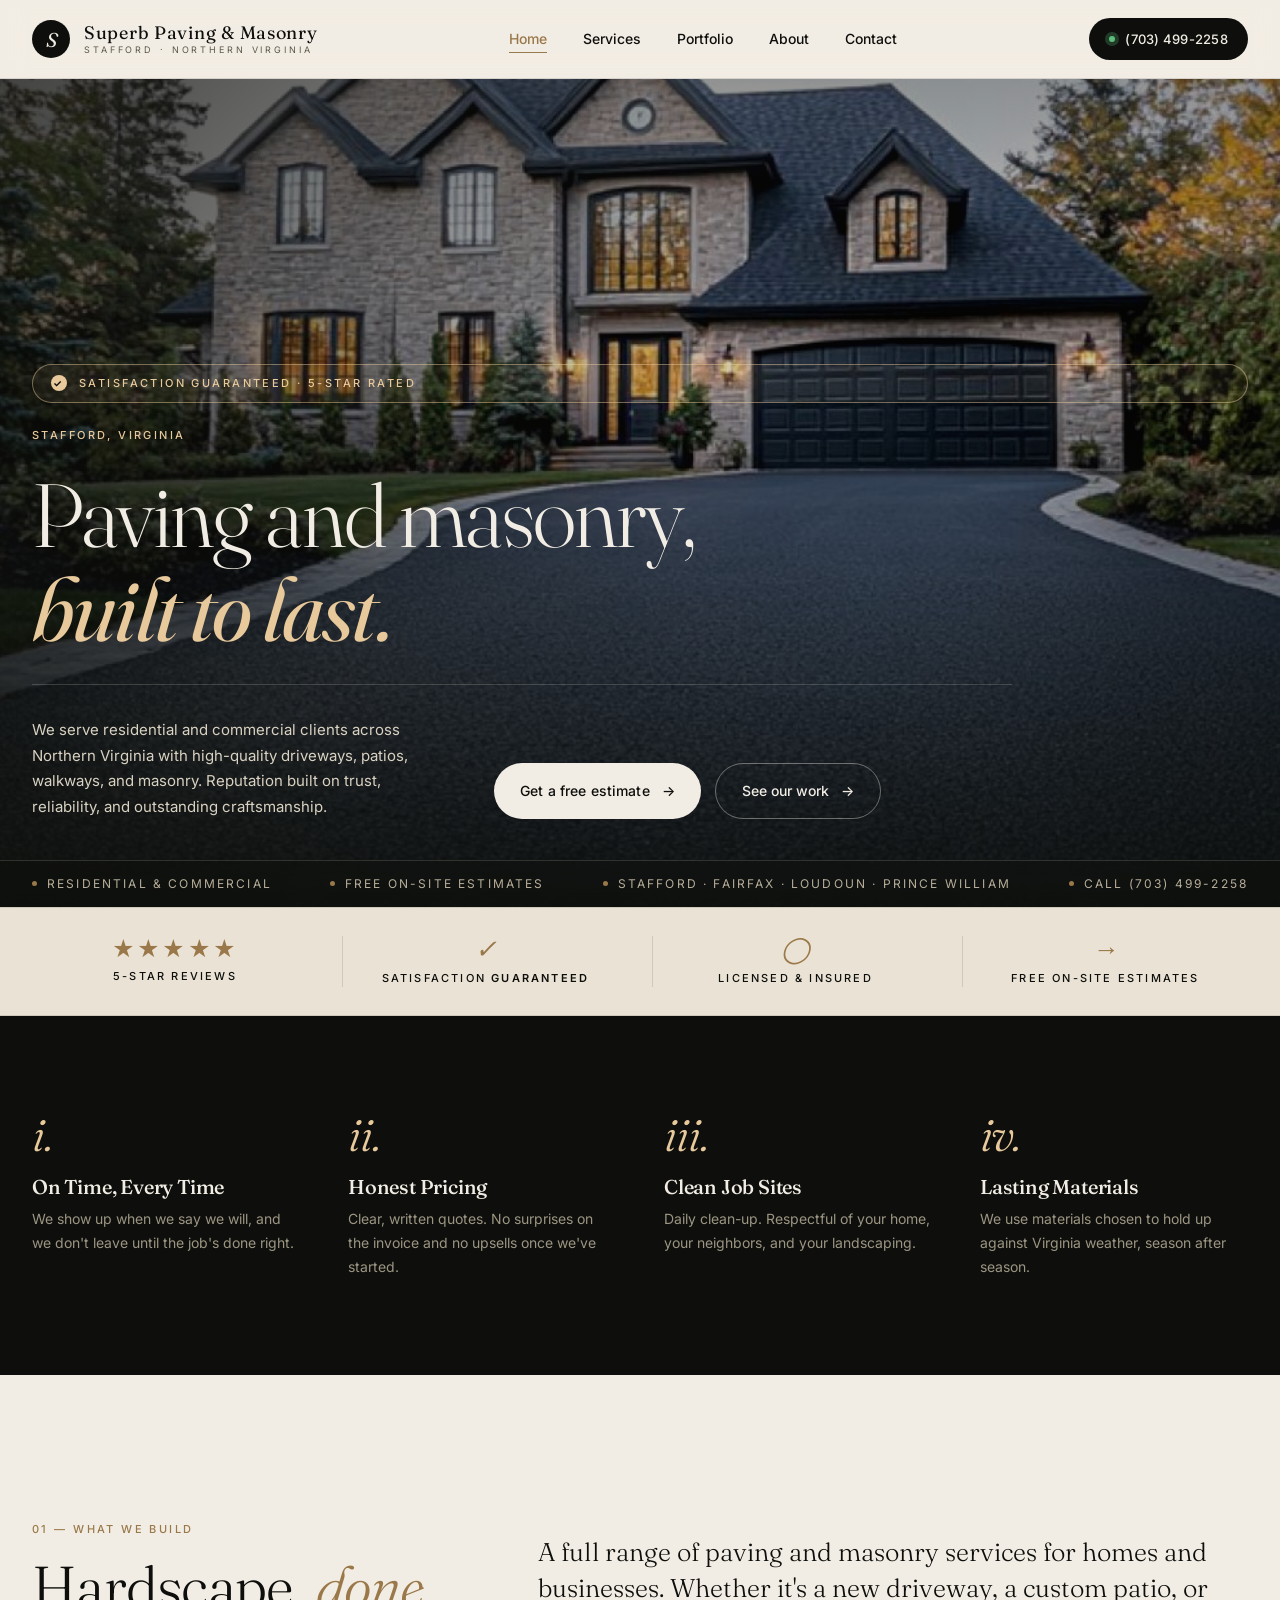
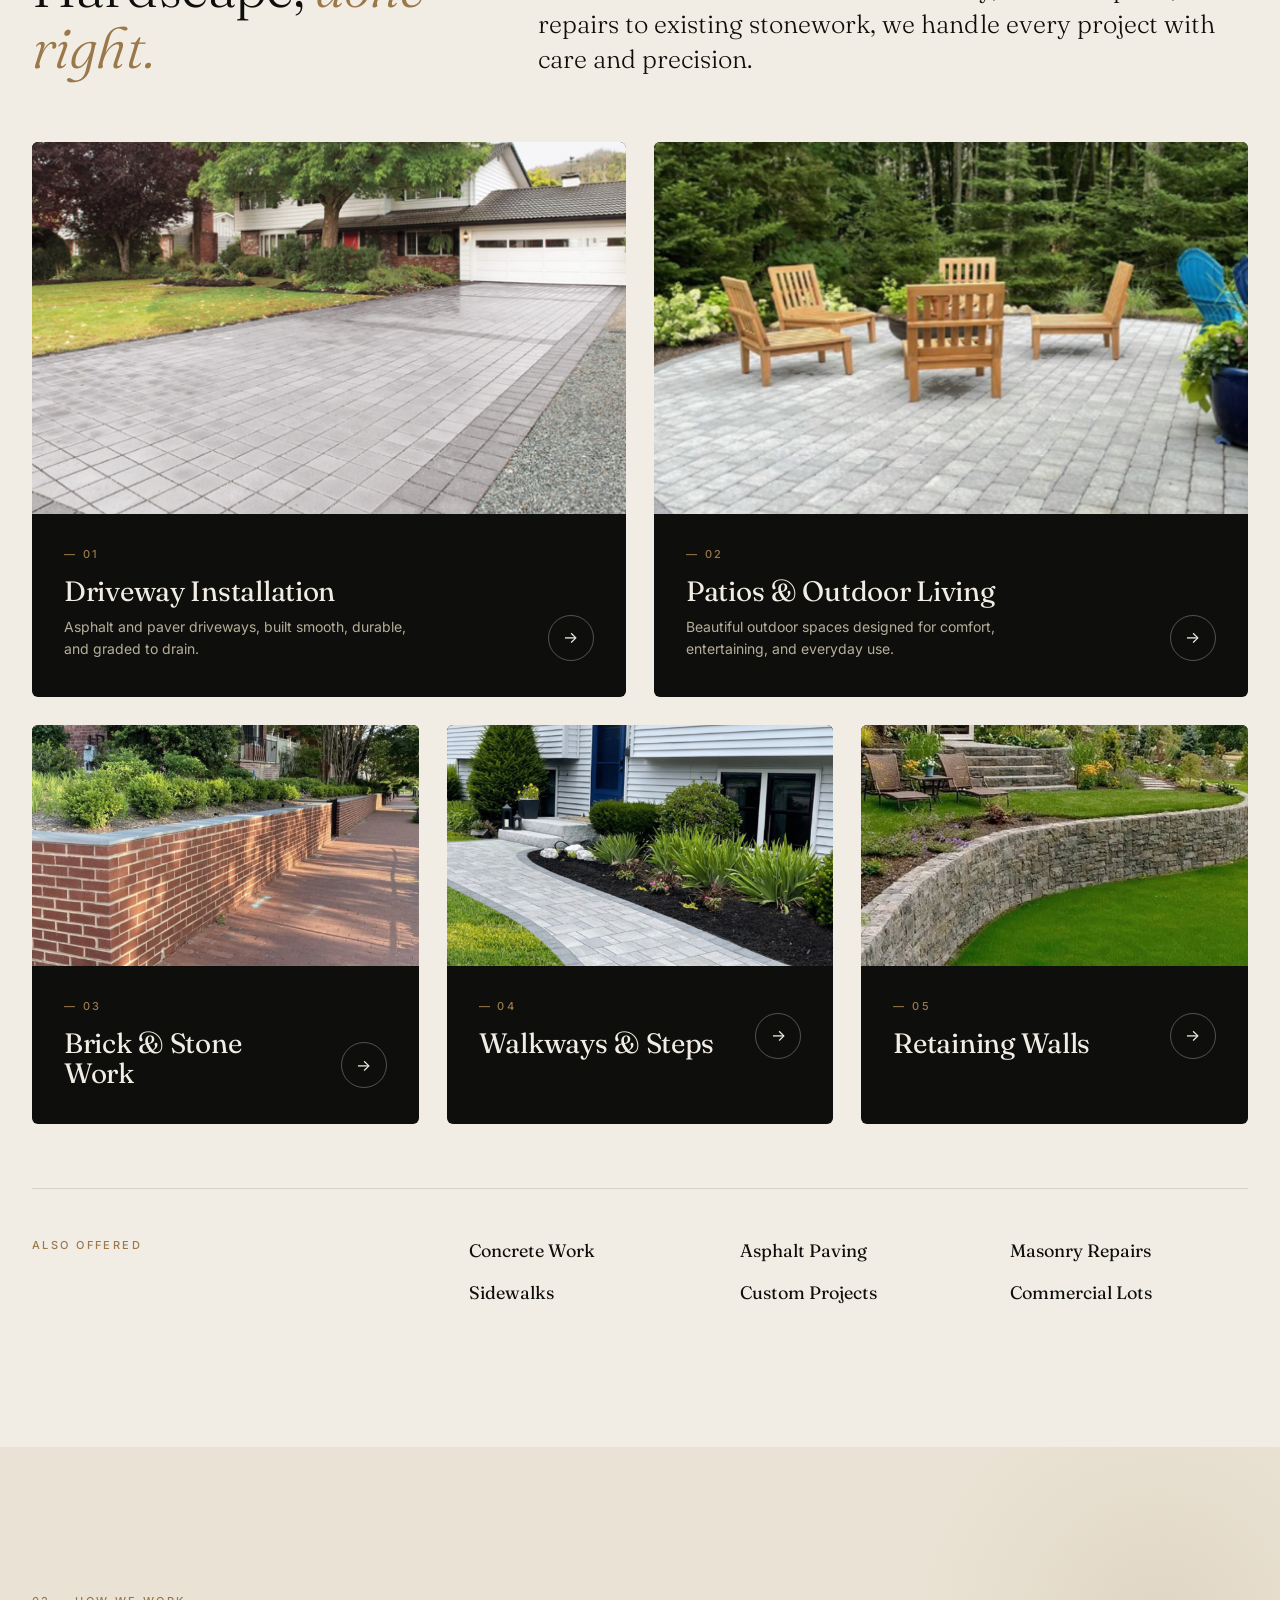
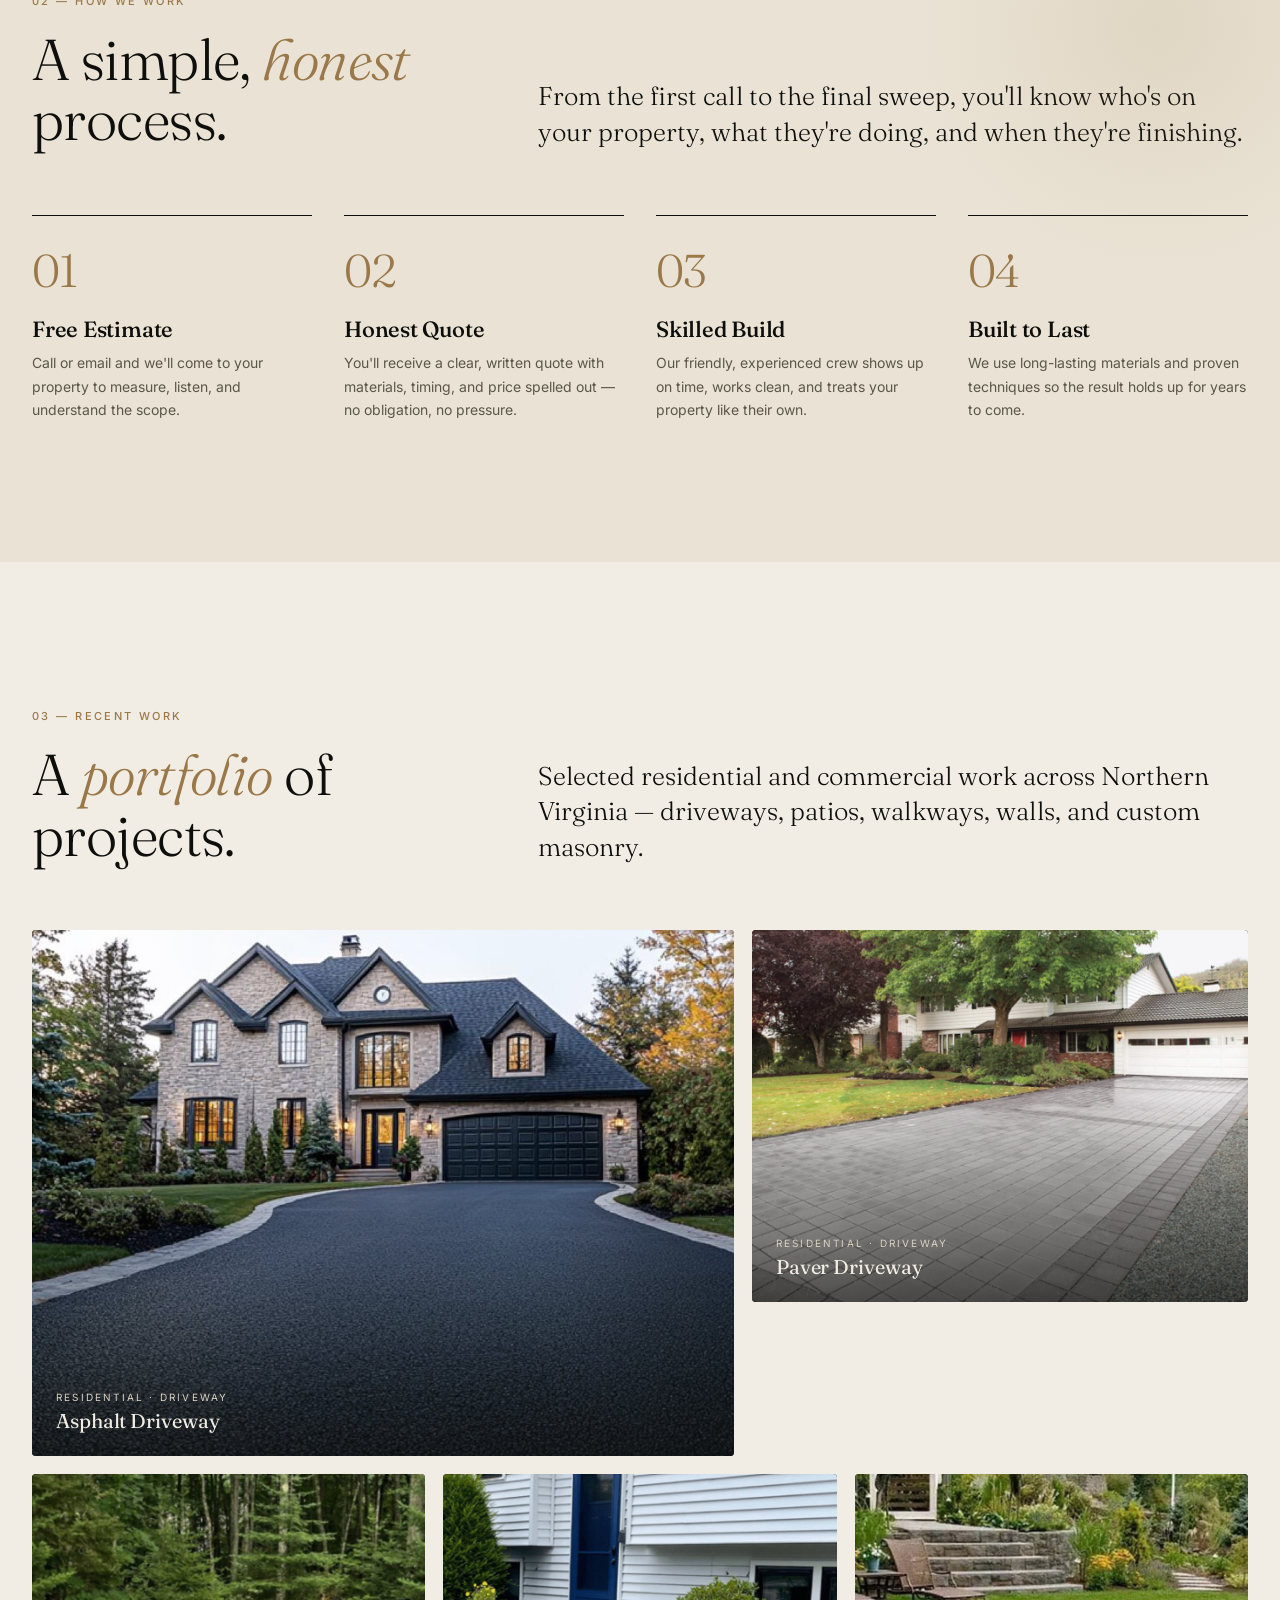
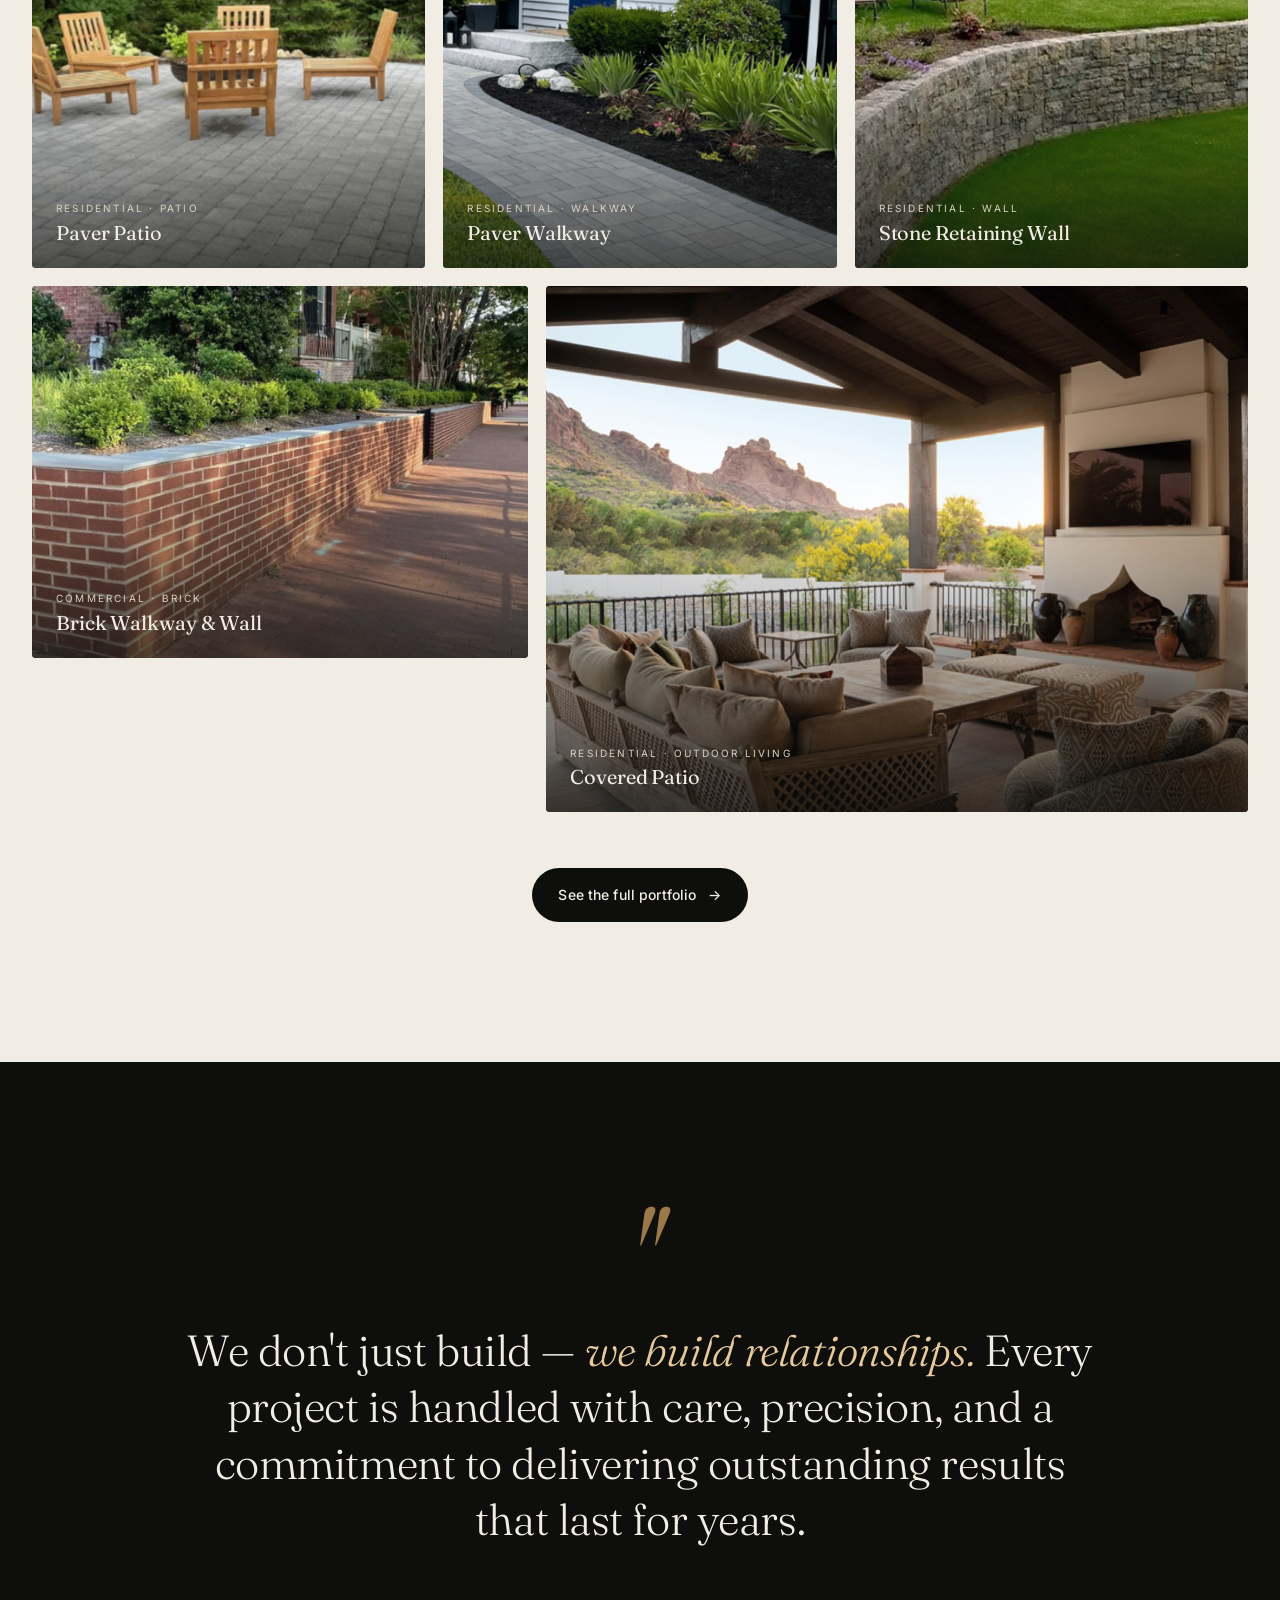
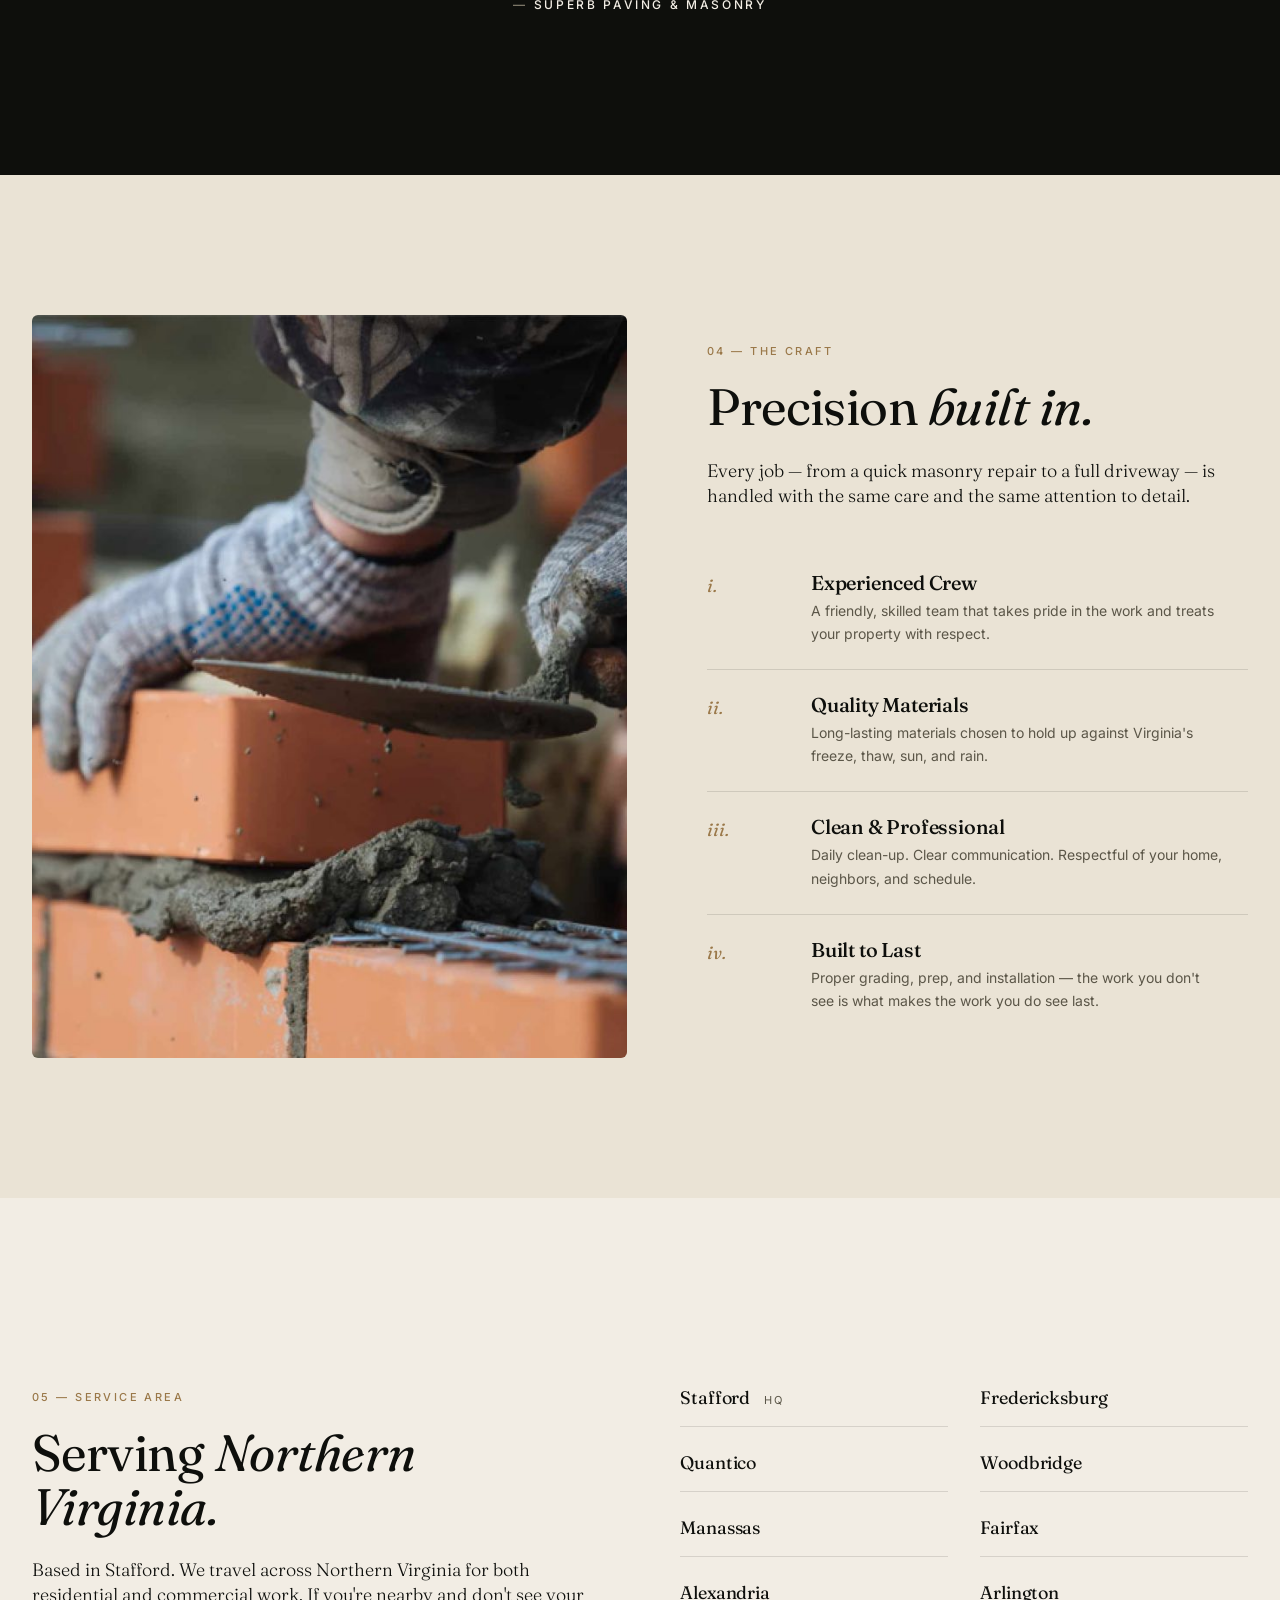
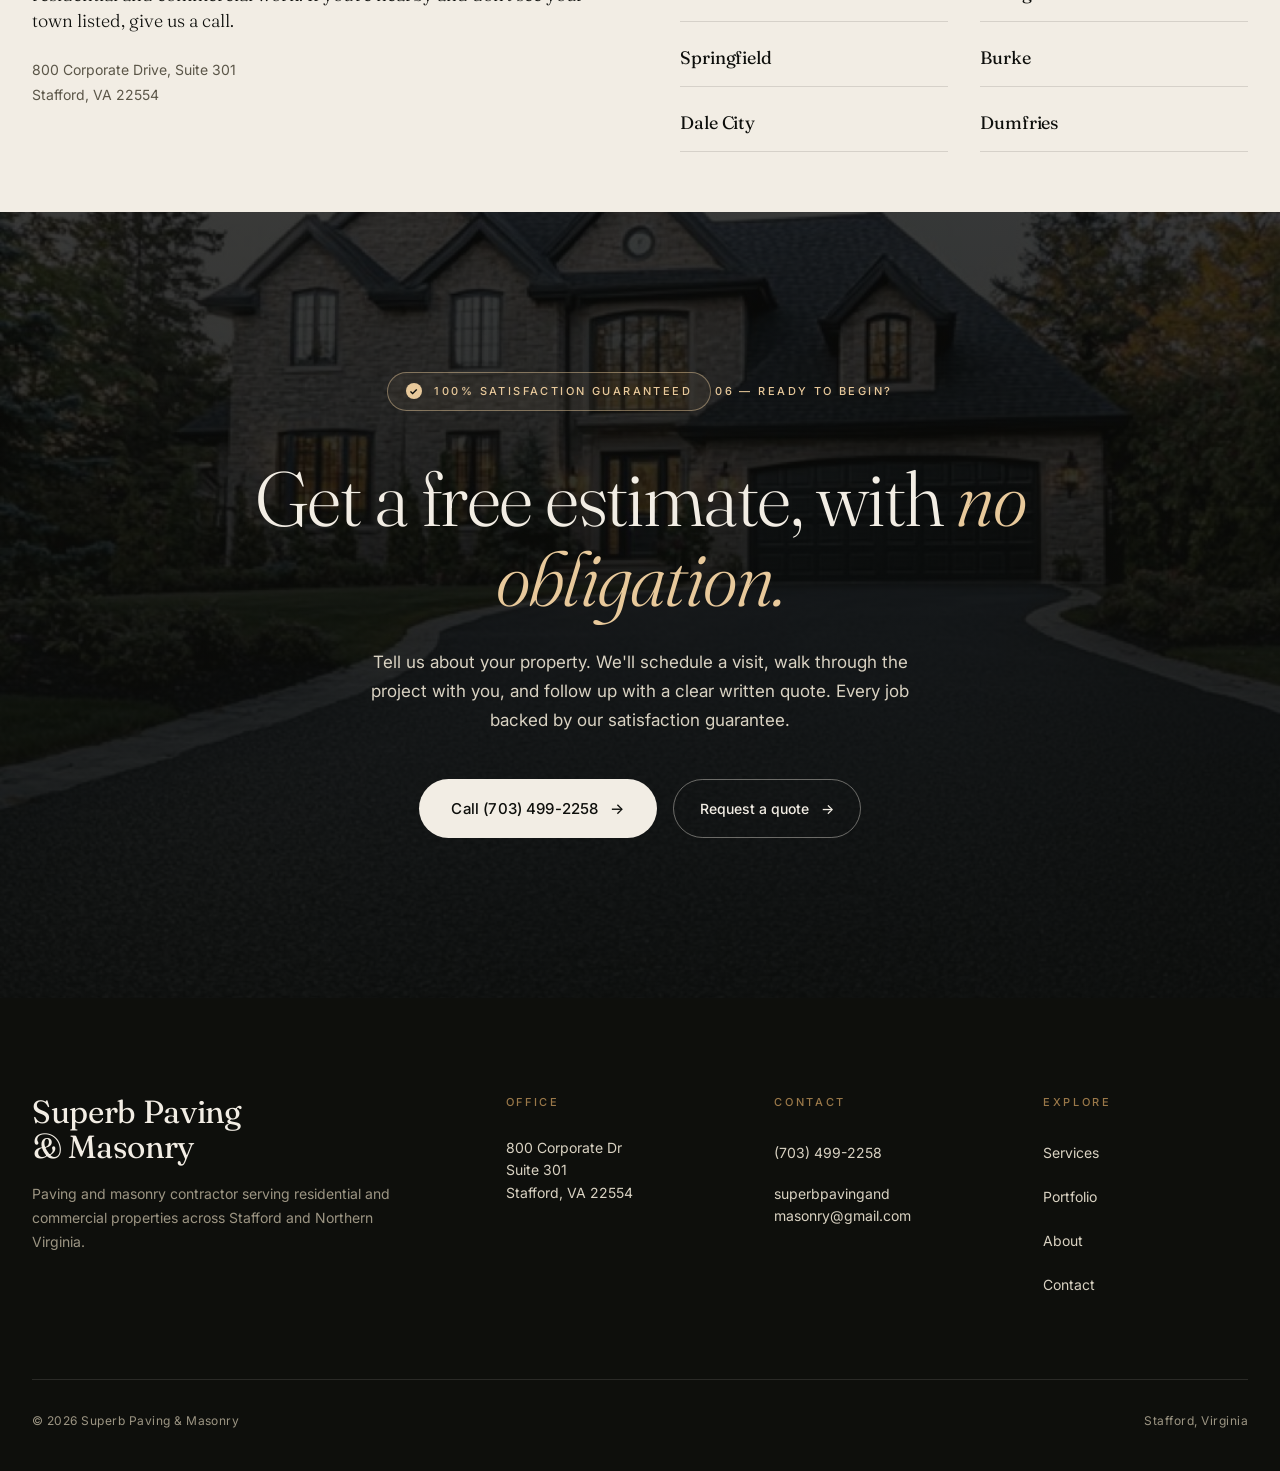
==== commit f5a9e649: "Add 5-star reviews and satisfaction guarantee trust signals - New trust-strip section between hero a" ====
--- a/index.html
+++ b/index.html
@@ -119,6 +119,7 @@
   <div class="hero-img" style="background-image:url('img/home.jpg')"></div>
   <div class="hero-grad"></div>
   <div class="hero-inner">
+    <div class="guarantee-callout"><span class="check">✓</span> Satisfaction Guaranteed · 5-Star Rated</div>
     <span class="eyebrow" style="color:#E8C99B">Stafford, Virginia</span>
     <h1>Paving and masonry, <em>built to last.</em></h1>
     <div class="hero-meta">
@@ -138,6 +139,32 @@
     </div>
   </div>
 </section>
+
+<!-- TRUST STRIP -->
+<section class="trust-strip">
+  <div class="container">
+    <div class="trust-row">
+      <div class="trust-item">
+        <div class="trust-stars" aria-label="5 star rated">★★★★★</div>
+        <div class="trust-label">5-Star Reviews</div>
+      </div>
+      <div class="trust-item">
+        <div class="trust-mark">✓</div>
+        <div class="trust-label">Satisfaction <strong>Guaranteed</strong></div>
+      </div>
+      <div class="trust-item">
+        <div class="trust-mark">◯</div>
+        <div class="trust-label">Licensed &amp; Insured</div>
+      </div>
+      <div class="trust-item">
+        <div class="trust-mark">→</div>
+        <div class="trust-label">Free On-Site Estimates</div>
+      </div>
+    </div>
+  </div>
+</section>
+
+
 
 <!-- VALUES -->
 <section class="values">
@@ -328,9 +355,10 @@
 <!-- CTA -->
 <section id="contact" class="cta" style="--bg:url('img/home.jpg')">
   <div class="cta-inner">
+    <div class="guarantee-callout"><span class="check">✓</span> 100% Satisfaction Guaranteed</div>
     <span class="eyebrow" style="color:#E8C99B">06 — Ready to begin?</span>
     <h2>Get a free estimate, with <em>no obligation.</em></h2>
-    <p>Tell us about your property. We'll schedule a visit, walk through the project with you, and follow up with a clear written quote.</p>
+    <p>Tell us about your property. We'll schedule a visit, walk through the project with you, and follow up with a clear written quote. Every job backed by our satisfaction guarantee.</p>
     <div style="display:flex;gap:16px;justify-content:center;flex-wrap:wrap">
       <a href="tel:7034992258" class="btn-primary">Call (703) 499-2258 <span class="arrow">→</span></a>
       <a href="contact.html" class="btn-ghost">Request a quote <span class="arrow">→</span></a>
--- a/styles.css
+++ b/styles.css
@@ -252,6 +252,62 @@
 .page-hero .crumbs a{color:#D9D2C2}
 .page-hero .crumbs a:hover{color:var(--bone)}
 .page-hero .crumbs::before{content:"";display:inline-block;width:24px;height:1px;background:var(--bronze)}
+
+/* ============================================================
+   Trust strip — 5-star rated, satisfaction guaranteed, etc.
+   Sits between the hero and the next section on every page.
+   ============================================================ */
+.trust-strip{
+  background:var(--paper);
+  border-top:1px solid var(--rule);
+  border-bottom:1px solid var(--rule);
+  padding:28px 0;
+}
+.trust-row{
+  display:grid;grid-template-columns:repeat(4,1fr);
+  gap:24px;align-items:center;
+}
+.trust-item{
+  display:flex;flex-direction:column;align-items:center;text-align:center;gap:8px;
+  padding:0 12px;
+}
+.trust-item + .trust-item{border-left:1px solid var(--rule)}
+.trust-stars{
+  font-size:22px;color:var(--bronze);letter-spacing:.1em;line-height:1;
+}
+.trust-mark{
+  font-family:var(--serif);font-style:italic;font-size:26px;
+  color:var(--bronze);line-height:1;font-weight:300;
+}
+.trust-label{
+  font-family:var(--sans);font-size:11px;
+  letter-spacing:.2em;text-transform:uppercase;
+  color:var(--ink);font-weight:500;
+}
+.trust-label strong{color:var(--ink);font-weight:600}
+@media (max-width:780px){
+  .trust-row{grid-template-columns:1fr 1fr;gap:24px 8px}
+  .trust-item + .trust-item{border-left:none}
+  .trust-item:nth-child(3),.trust-item:nth-child(4){border-top:1px solid var(--rule);padding-top:24px}
+  .trust-stars{font-size:18px}
+  .trust-mark{font-size:22px}
+  .trust-label{font-size:10px;letter-spacing:.16em}
+}
+
+/* Satisfaction guarantee callout — pill chip for hero/CTA reinforcement */
+.guarantee-callout{
+  display:inline-flex;align-items:center;gap:12px;
+  padding:10px 18px;border:1px solid rgba(232,201,155,.45);border-radius:999px;
+  font-size:11px;letter-spacing:.22em;text-transform:uppercase;font-weight:500;
+  color:#E8C99B;
+  margin-bottom:24px;
+  background:rgba(232,201,155,.06);
+}
+.guarantee-callout .check{
+  width:16px;height:16px;border-radius:50%;
+  background:#E8C99B;color:var(--ink);
+  display:inline-grid;place-items:center;font-size:10px;font-weight:700;
+}
 
 /* ============================================================
    Values band
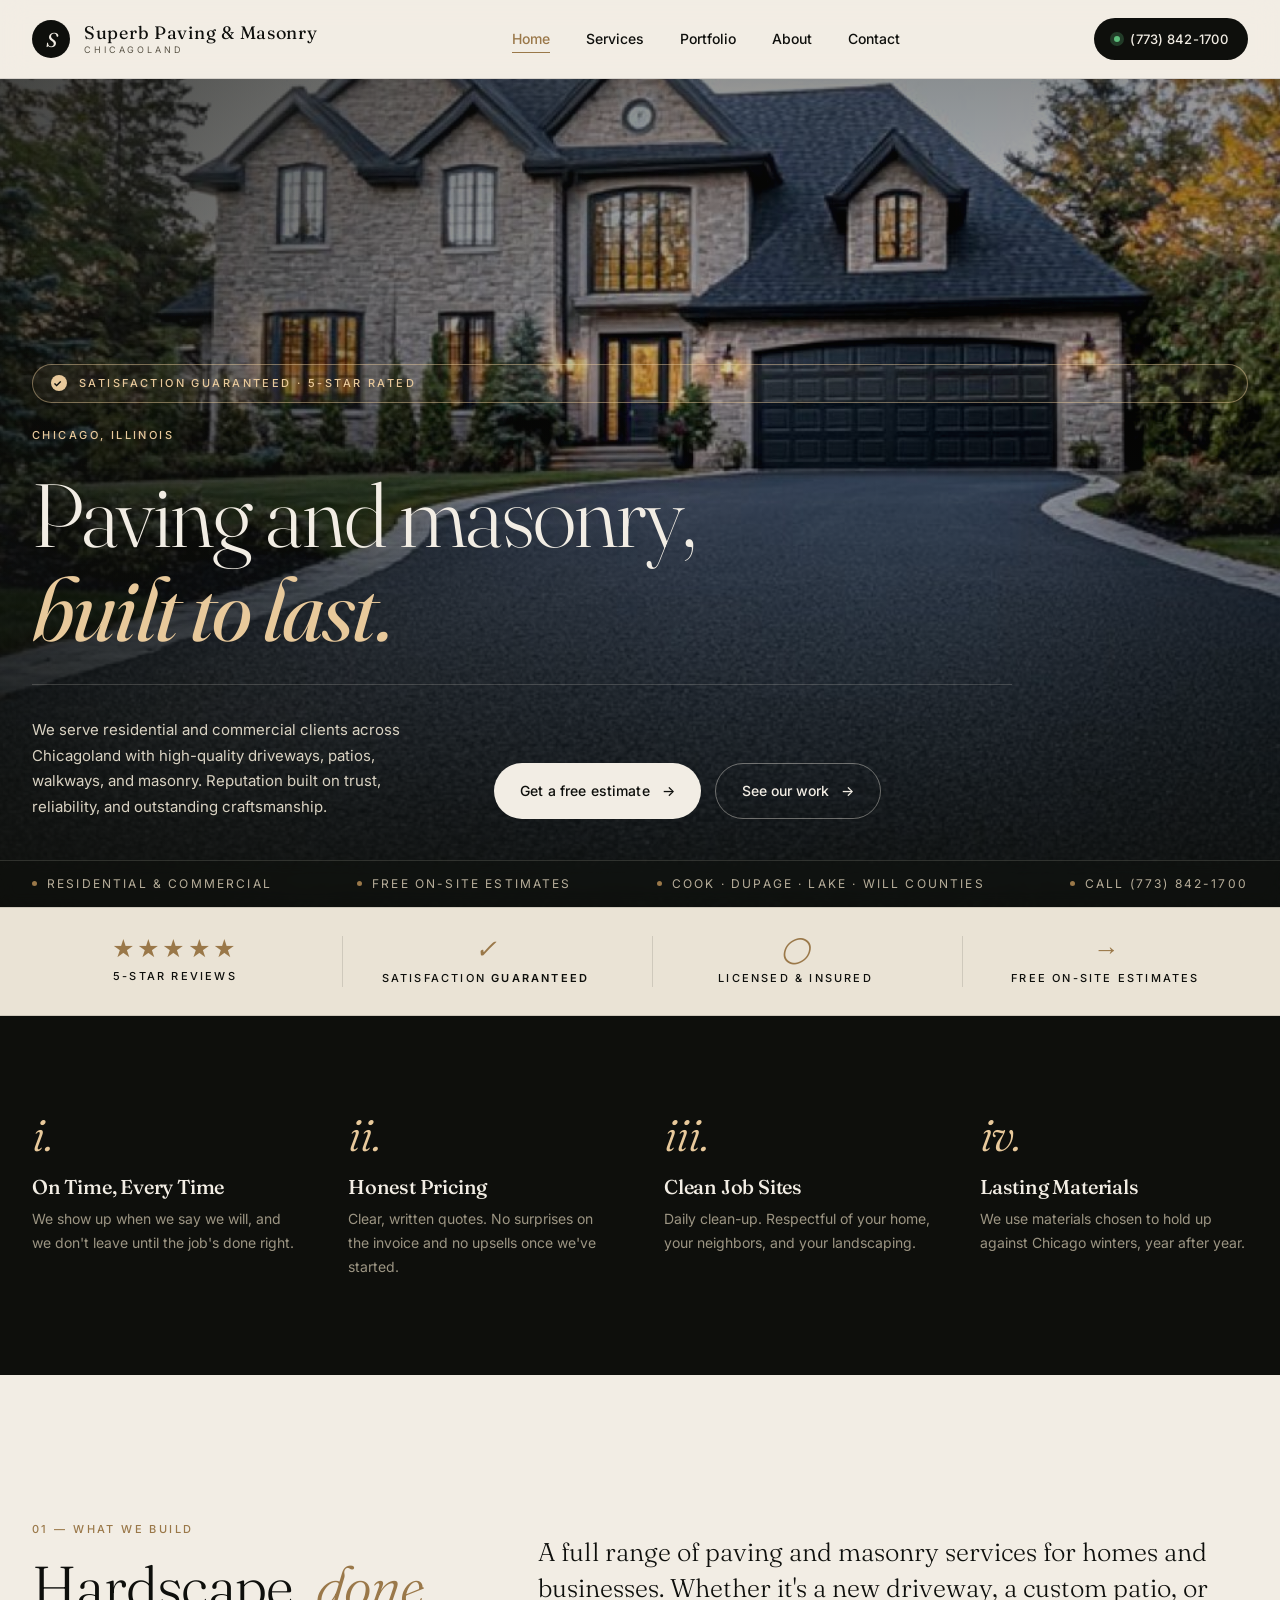
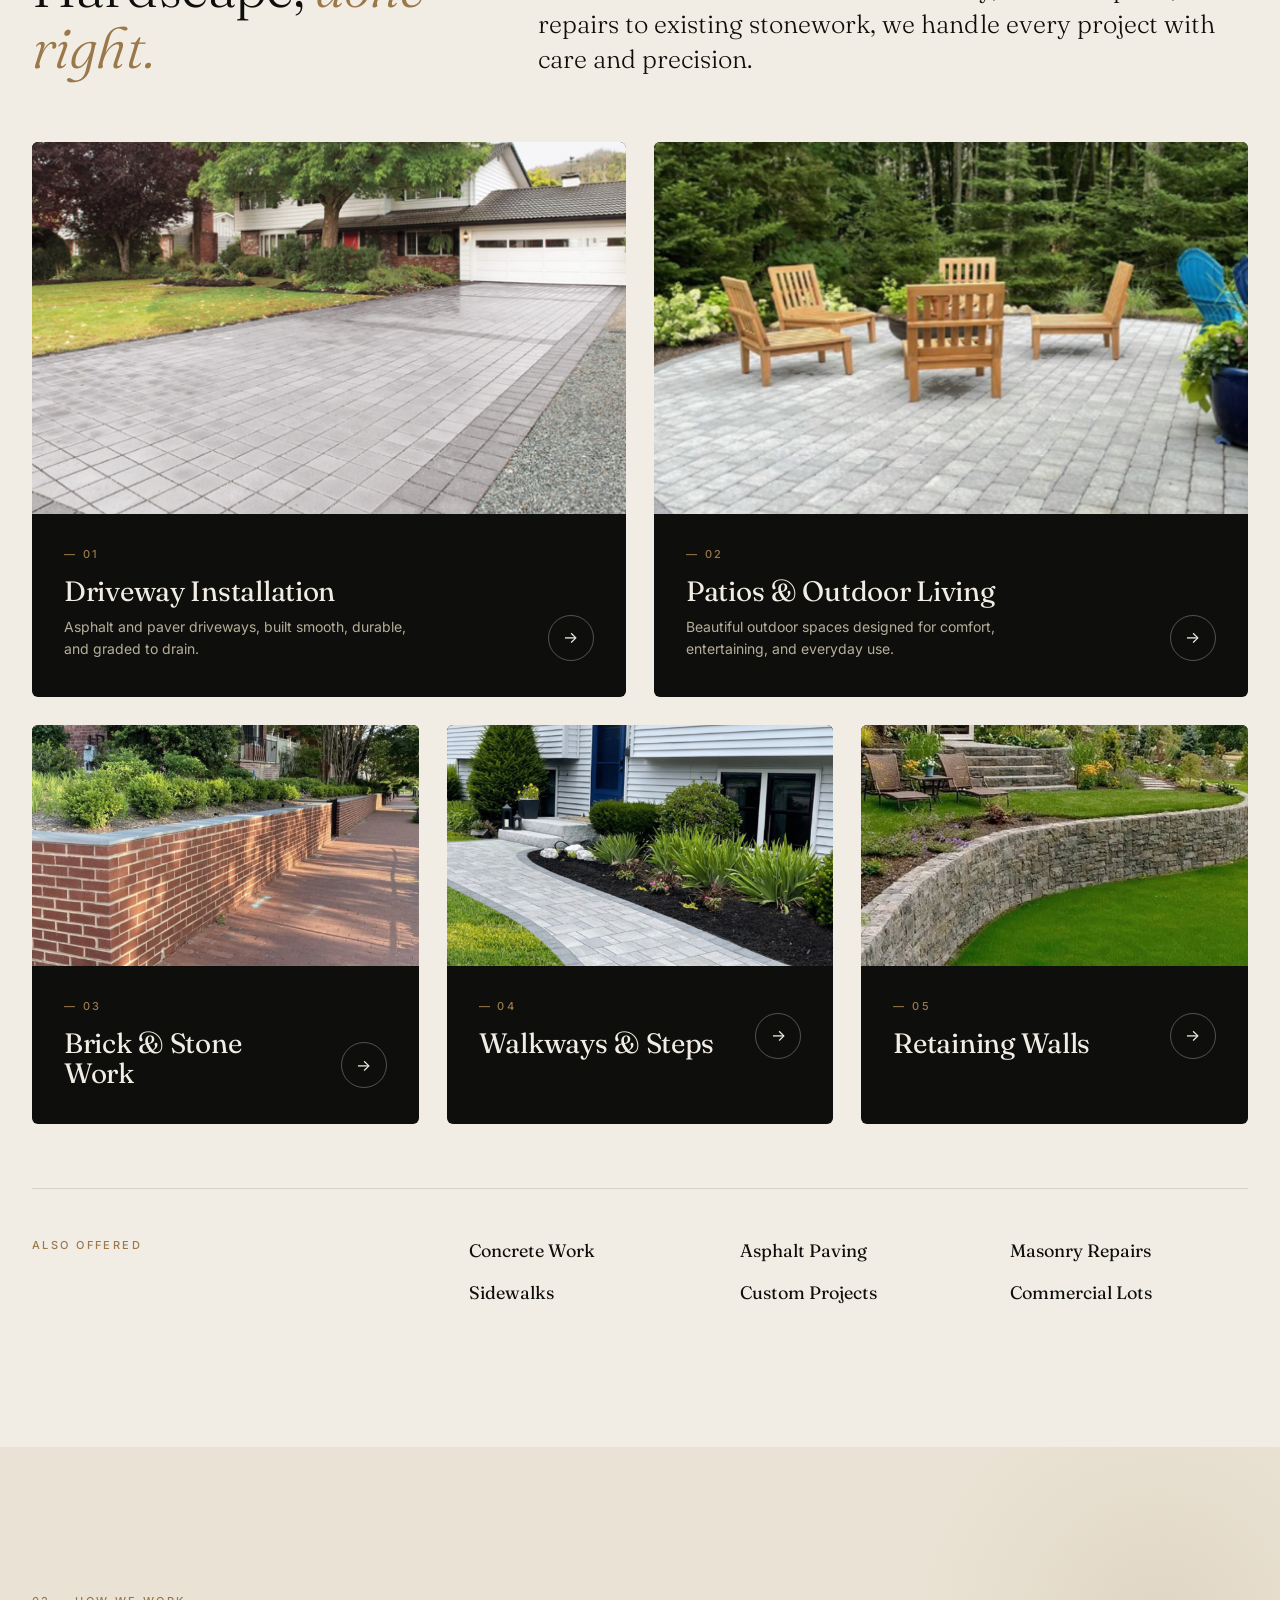
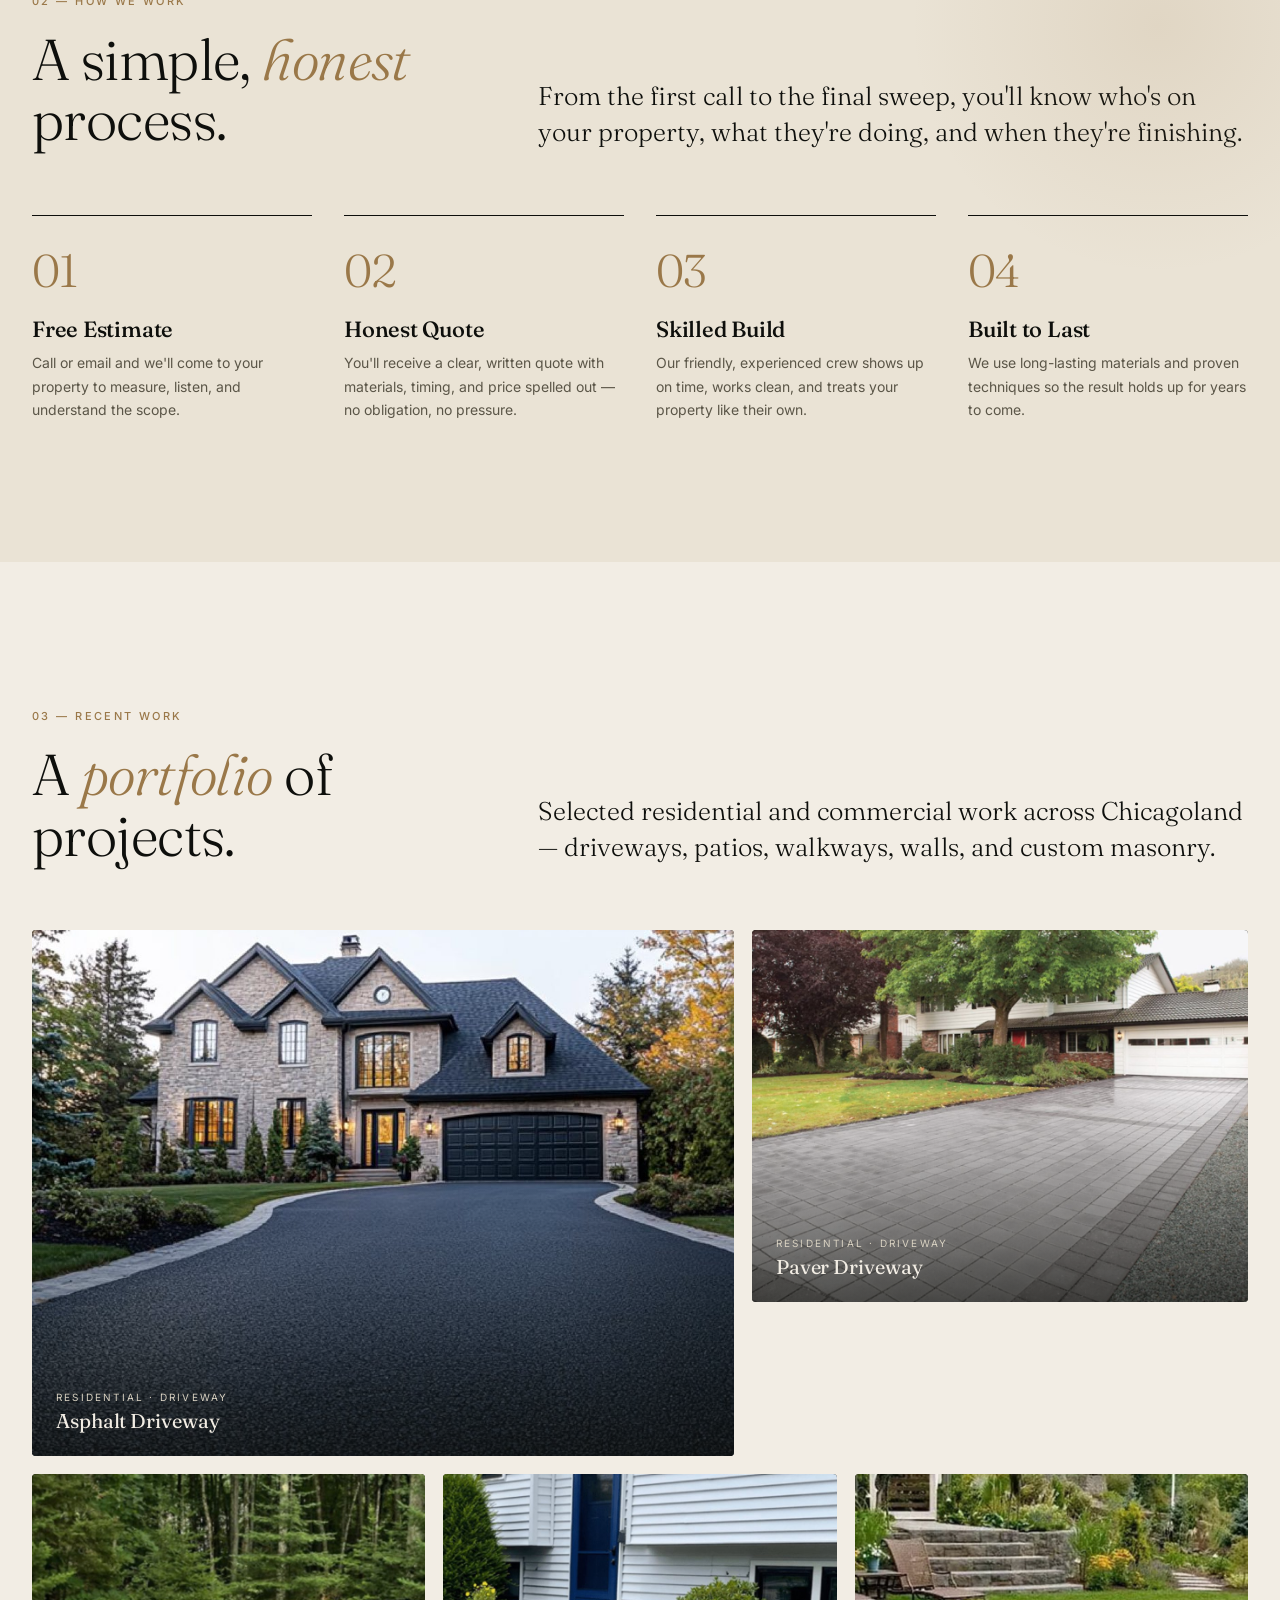
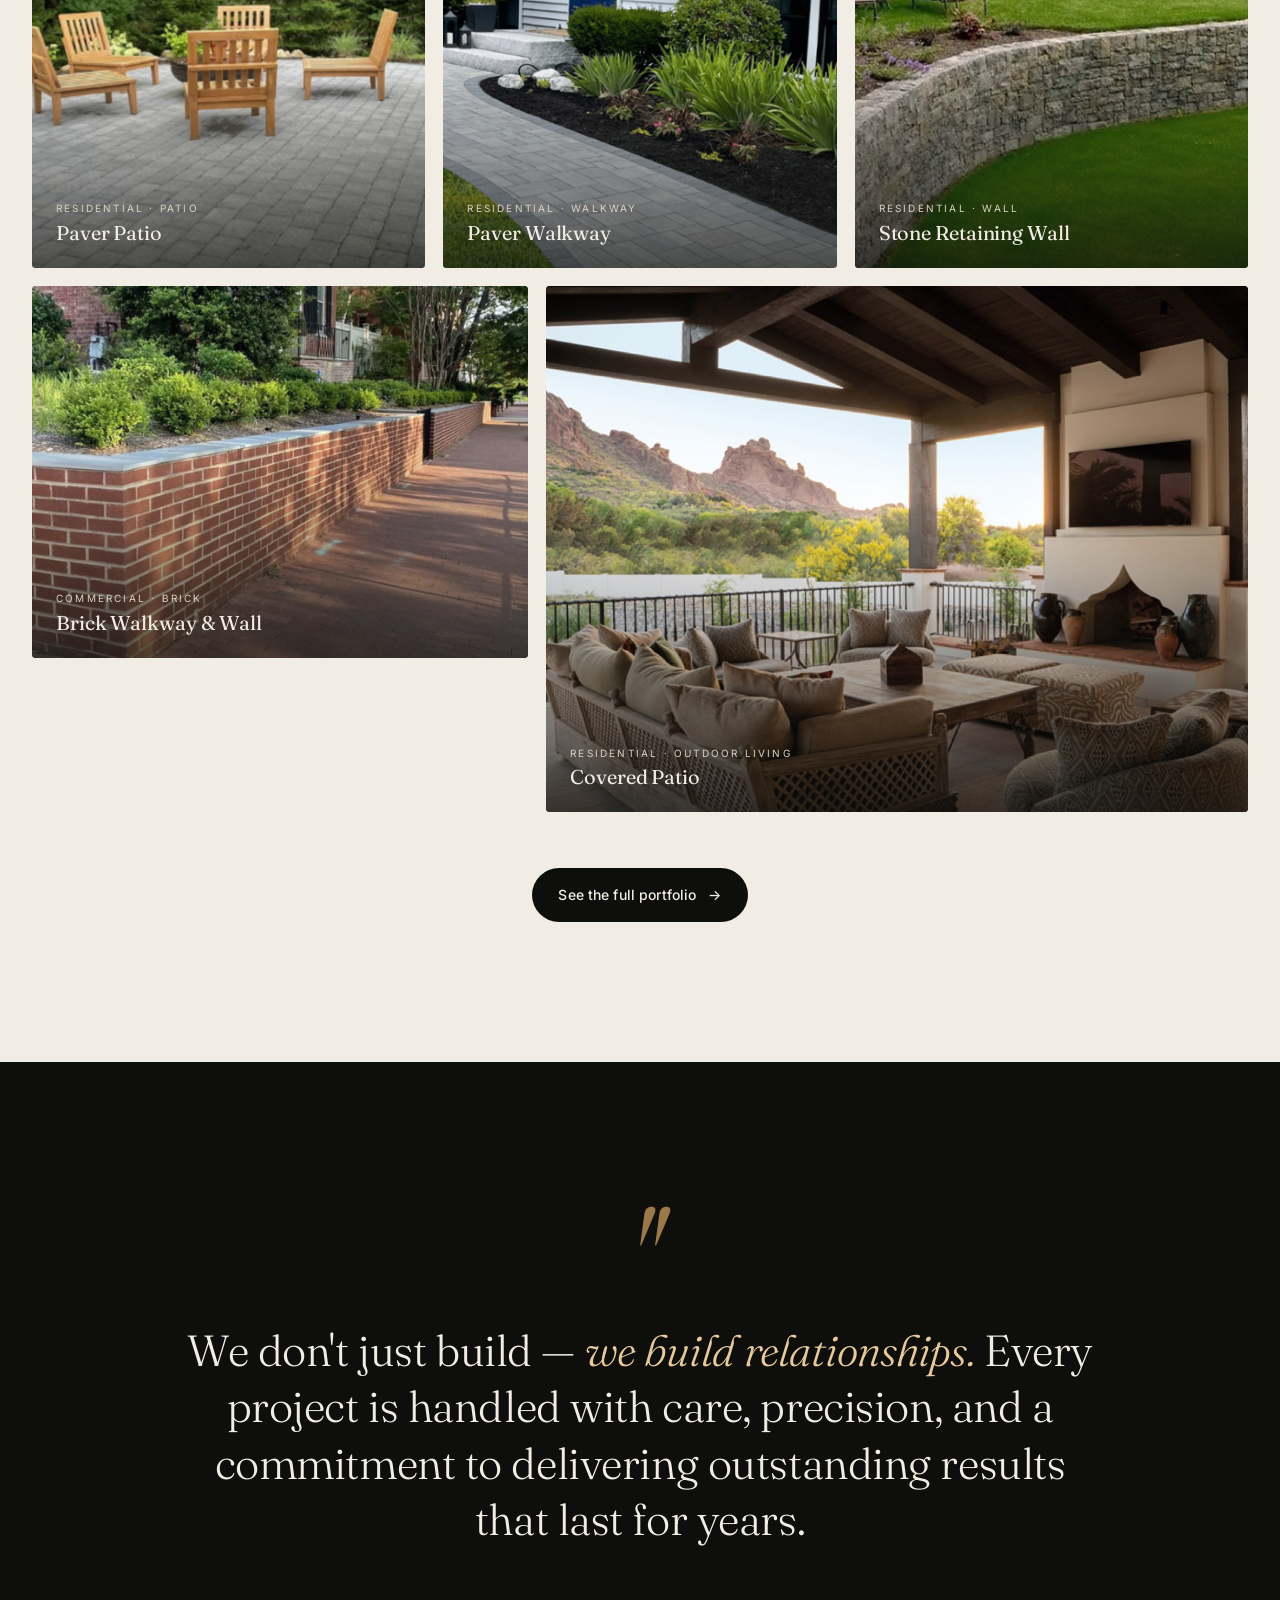
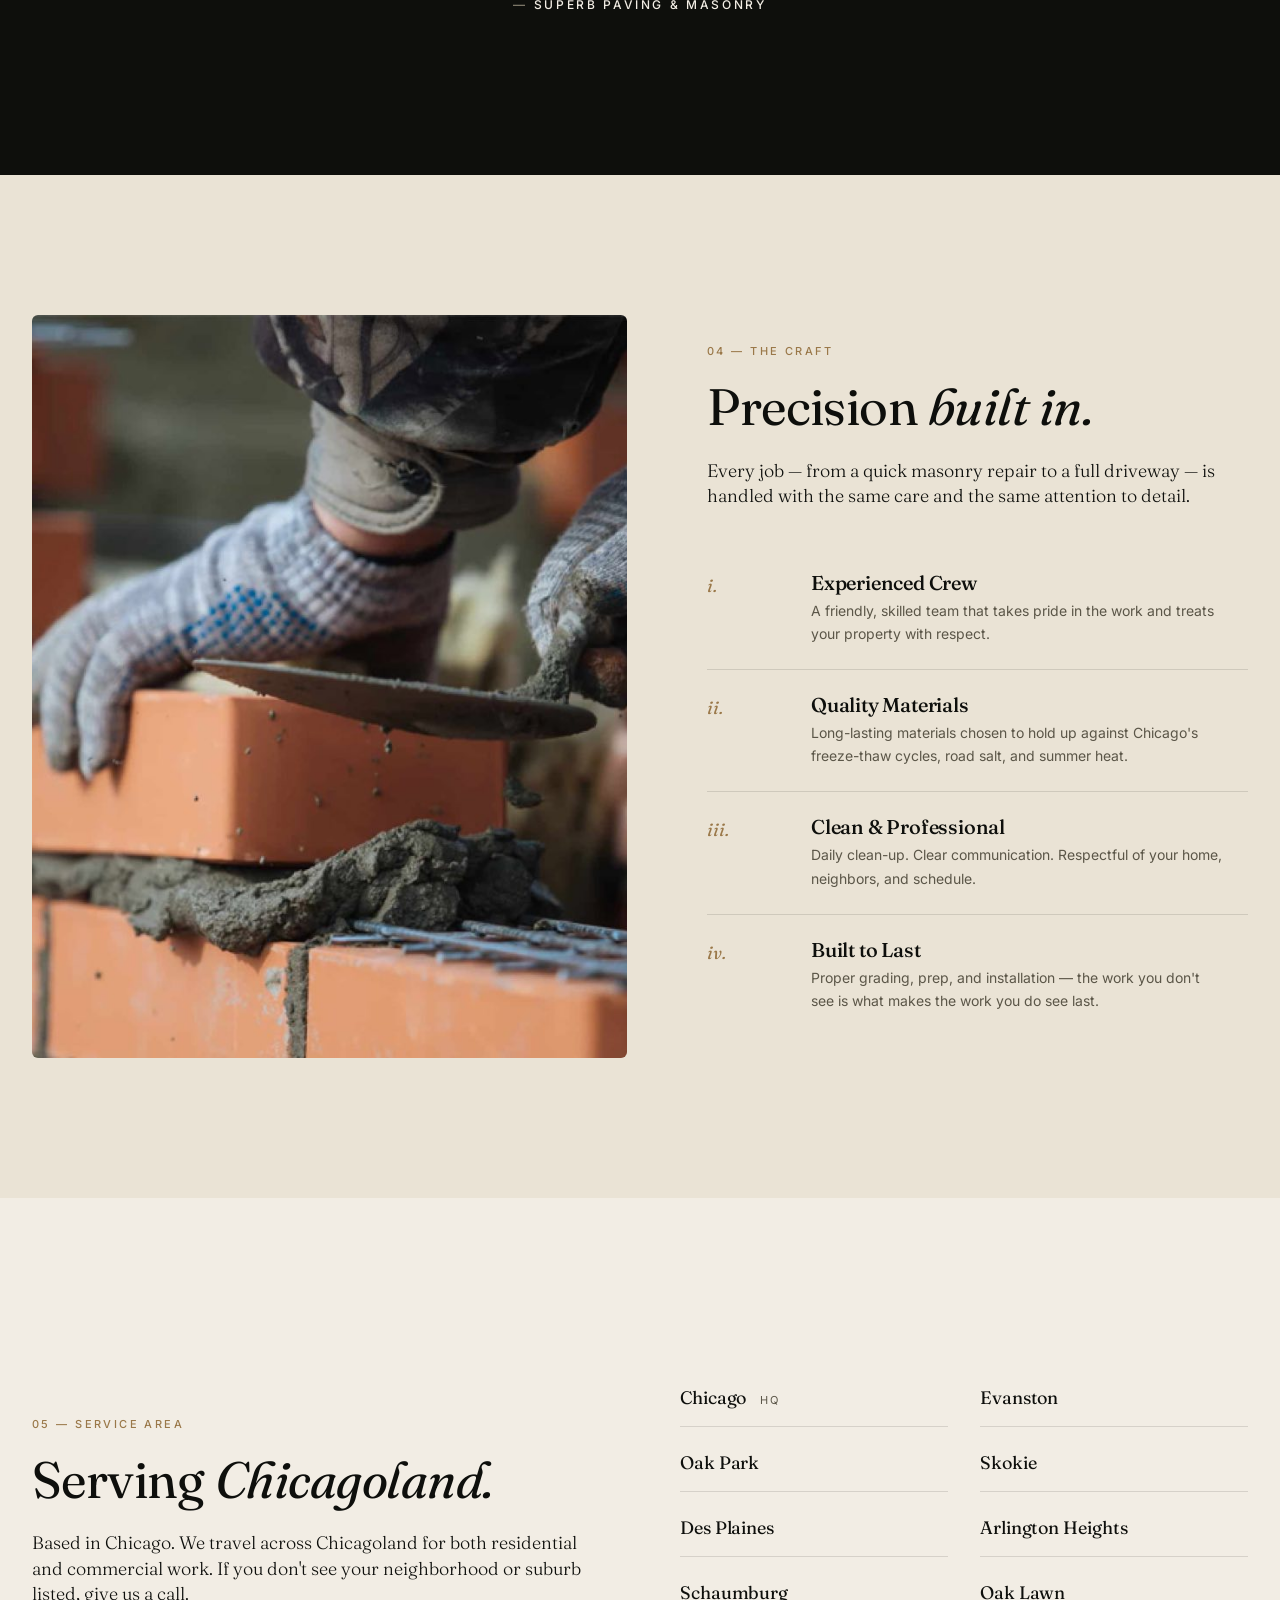
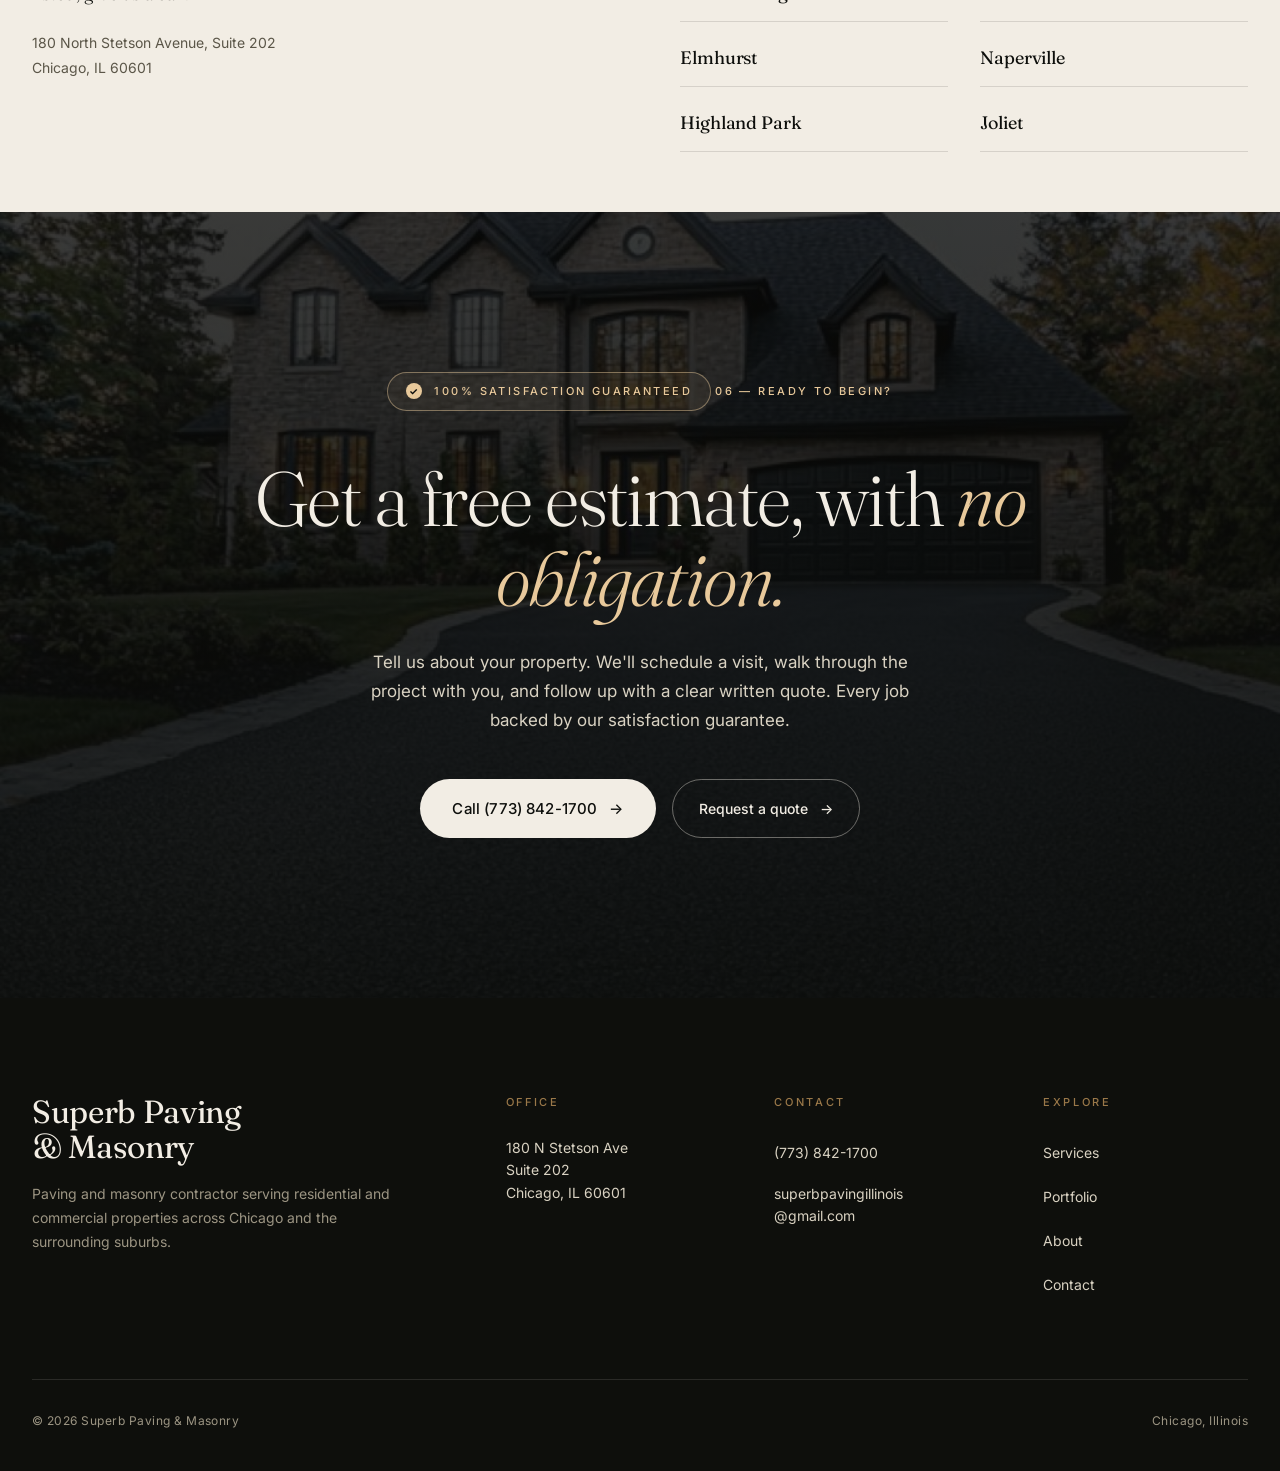
==== commit 812d290f: "feat: relocate site from Stafford, VA to Chicago, IL The business moved. Updates NAP (phone, email, " ====
--- a/index.html
+++ b/index.html
@@ -3,8 +3,8 @@
 <head>
 <meta charset="utf-8" />
 <meta name="viewport" content="width=device-width,initial-scale=1" />
-<title>Paving & Masonry Contractor in Stafford, VA | Superb Paving</title>
-<meta name="description" content="Paving and masonry contractor in Stafford, Virginia. Driveways, patios, walkways, walls, and masonry for homes and businesses across Northern VA. Call (703) 499-2258." />
+<title>Paving & Masonry Contractor in Chicago, IL | Superb Paving</title>
+<meta name="description" content="Paving and masonry contractor in Chicago, Illinois. Driveways, patios, walkways, and walls for homes and businesses across Chicagoland. Call (773) 842-1700." />
 <link rel="preconnect" href="https://fonts.googleapis.com">
 <link rel="preconnect" href="https://fonts.gstatic.com" crossorigin>
 <link href="https://fonts.googleapis.com/css2?family=Fraunces:opsz,wght@9..144,300;9..144,400;9..144,500;9..144,600;9..144,700&family=Inter:wght@300;400;500;600&display=swap" rel="stylesheet">
@@ -15,14 +15,14 @@
 <meta property="og:url" content="https://www.superbpavingmasonry.com/">
 <meta property="og:image" content="https://www.superbpavingmasonry.com/img/home.jpg">
 <meta name="twitter:card" content="summary_large_image">
-<meta name="twitter:title" content="Paving & Masonry Contractor in Stafford, VA | Superb Paving">
-<meta name="twitter:description" content="Paving and masonry contractor in Stafford, Virginia. Driveways, patios, walkways, walls, and masonry for homes and businesses across Northern VA. Call (703) 499-2258.">
+<meta name="twitter:title" content="Paving & Masonry Contractor in Chicago, IL | Superb Paving">
+<meta name="twitter:description" content="Paving and masonry contractor in Chicago, Illinois. Driveways, patios, walkways, and walls for homes and businesses across Chicagoland. Call (773) 842-1700.">
 <meta name="twitter:image" content="https://www.superbpavingmasonry.com/img/home.jpg">
 <meta name="theme-color" content="#0E0F0C">
-<meta name="geo.region" content="US-VA">
-<meta name="geo.placename" content="Stafford">
-<meta name="geo.position" content="38.4221;-77.4083">
-<meta name="ICBM" content="38.4221, -77.4083">
+<meta name="geo.region" content="US-IL">
+<meta name="geo.placename" content="Chicago">
+<meta name="geo.position" content="41.8858;-87.6216">
+<meta name="ICBM" content="41.8858, -87.6216">
 <link rel="icon" type="image/svg+xml" href="favicon.svg">
 <link rel="apple-touch-icon" href="apple-touch-icon.png">
 <script type="application/ld+json">
@@ -32,38 +32,38 @@
   "@id": "https://www.superbpavingmasonry.com/#business",
   "name": "Superb Paving & Masonry",
   "alternateName": "Superb Paving and Masonry",
-  "description": "Paving and masonry contractor serving residential and commercial properties across Stafford and Northern Virginia. Specializing in driveways, patios, walkways, brick and stone work, retaining walls, and concrete.",
+  "description": "Paving and masonry contractor serving residential and commercial properties across Chicago and the surrounding suburbs. Specializing in driveways, patios, walkways, brick and stone work, retaining walls, and concrete.",
   "url": "https://www.superbpavingmasonry.com/",
-  "telephone": "+1-703-499-2258",
-  "email": "superbpavingandmasonry@gmail.com",
+  "telephone": "+1-773-842-1700",
+  "email": "superbpavingillinois@gmail.com",
   "image": "https://www.superbpavingmasonry.com/img/home.jpg",
   "priceRange": "$$",
   "address": {
     "@type": "PostalAddress",
-    "streetAddress": "800 Corporate Drive, Suite 301",
-    "addressLocality": "Stafford",
-    "addressRegion": "VA",
-    "postalCode": "22554",
+    "streetAddress": "180 North Stetson Avenue, Suite 202",
+    "addressLocality": "Chicago",
+    "addressRegion": "IL",
+    "postalCode": "60601",
     "addressCountry": "US"
   },
   "geo": {
     "@type": "GeoCoordinates",
-    "latitude": 38.4221,
-    "longitude": -77.4083
+    "latitude": 41.8858,
+    "longitude": -87.6216
   },
   "areaServed": [
-    {"@type":"City","name":"Stafford","containedInPlace":{"@type":"State","name":"Virginia"}},
-    {"@type":"City","name":"Fredericksburg","containedInPlace":{"@type":"State","name":"Virginia"}},
-    {"@type":"City","name":"Quantico","containedInPlace":{"@type":"State","name":"Virginia"}},
-    {"@type":"City","name":"Woodbridge","containedInPlace":{"@type":"State","name":"Virginia"}},
-    {"@type":"City","name":"Manassas","containedInPlace":{"@type":"State","name":"Virginia"}},
-    {"@type":"City","name":"Fairfax","containedInPlace":{"@type":"State","name":"Virginia"}},
-    {"@type":"City","name":"Alexandria","containedInPlace":{"@type":"State","name":"Virginia"}},
-    {"@type":"City","name":"Arlington","containedInPlace":{"@type":"State","name":"Virginia"}},
-    {"@type":"City","name":"Springfield","containedInPlace":{"@type":"State","name":"Virginia"}},
-    {"@type":"City","name":"Burke","containedInPlace":{"@type":"State","name":"Virginia"}},
-    {"@type":"City","name":"Dale City","containedInPlace":{"@type":"State","name":"Virginia"}},
-    {"@type":"City","name":"Dumfries","containedInPlace":{"@type":"State","name":"Virginia"}}
+    {"@type":"City","name":"Chicago","containedInPlace":{"@type":"State","name":"Illinois"}},
+    {"@type":"City","name":"Evanston","containedInPlace":{"@type":"State","name":"Illinois"}},
+    {"@type":"City","name":"Oak Park","containedInPlace":{"@type":"State","name":"Illinois"}},
+    {"@type":"City","name":"Skokie","containedInPlace":{"@type":"State","name":"Illinois"}},
+    {"@type":"City","name":"Des Plaines","containedInPlace":{"@type":"State","name":"Illinois"}},
+    {"@type":"City","name":"Arlington Heights","containedInPlace":{"@type":"State","name":"Illinois"}},
+    {"@type":"City","name":"Schaumburg","containedInPlace":{"@type":"State","name":"Illinois"}},
+    {"@type":"City","name":"Oak Lawn","containedInPlace":{"@type":"State","name":"Illinois"}},
+    {"@type":"City","name":"Elmhurst","containedInPlace":{"@type":"State","name":"Illinois"}},
+    {"@type":"City","name":"Naperville","containedInPlace":{"@type":"State","name":"Illinois"}},
+    {"@type":"City","name":"Highland Park","containedInPlace":{"@type":"State","name":"Illinois"}},
+    {"@type":"City","name":"Joliet","containedInPlace":{"@type":"State","name":"Illinois"}}
   ],
   "openingHoursSpecification": [
     {"@type":"OpeningHoursSpecification","dayOfWeek":["Monday","Tuesday","Wednesday","Thursday","Friday"],"opens":"08:00","closes":"18:00"},
@@ -95,7 +95,7 @@
     <a href="index.html" class="brand" aria-label="Home">
       <div class="brand-mark">S</div>
       <div class="brand-name">Superb Paving & Masonry
-        <small>Stafford · Northern Virginia</small>
+        <small>Chicagoland</small>
       </div>
     </a>
     <nav>
@@ -107,8 +107,8 @@
         <li><a href="contact.html">Contact</a></li>
       </ul>
     </nav>
-    <a href="tel:7034992258" class="nav-cta">
-      <span class="dot"></span> <span>(703) 499-2258</span>
+    <a href="tel:7738421700" class="nav-cta">
+      <span class="dot"></span> <span>(773) 842-1700</span>
     </a>
     <button class="nav-toggle" aria-label="Open menu"><span></span></button>
   </div>
@@ -120,10 +120,10 @@
   <div class="hero-grad"></div>
   <div class="hero-inner">
     <div class="guarantee-callout"><span class="check">✓</span> Satisfaction Guaranteed · 5-Star Rated</div>
-    <span class="eyebrow" style="color:#E8C99B">Stafford, Virginia</span>
+    <span class="eyebrow" style="color:#E8C99B">Chicago, Illinois</span>
     <h1>Paving and masonry, <em>built to last.</em></h1>
     <div class="hero-meta">
-      <p>We serve residential and commercial clients across Northern Virginia with high-quality driveways, patios, walkways, and masonry. Reputation built on trust, reliability, and outstanding craftsmanship.</p>
+      <p>We serve residential and commercial clients across Chicagoland with high-quality driveways, patios, walkways, and masonry. Reputation built on trust, reliability, and outstanding craftsmanship.</p>
       <div class="hero-actions">
         <a href="contact.html" class="btn-primary">Get a free estimate <span class="arrow">→</span></a>
         <a href="portfolio.html" class="btn-ghost">See our work <span class="arrow">→</span></a>
@@ -134,8 +134,8 @@
     <div class="ticker-inner">
       <span>Residential & Commercial</span>
       <span>Free On-Site Estimates</span>
-      <span>Stafford · Fairfax · Loudoun · Prince William</span>
-      <span>Call (703) 499-2258</span>
+      <span>Cook · DuPage · Lake · Will Counties</span>
+      <span>Call (773) 842-1700</span>
     </div>
   </div>
 </section>
@@ -173,7 +173,7 @@
       <div class="val reveal"><div class="glyph">i.</div><h4>On Time, Every Time</h4><p>We show up when we say we will, and we don't leave until the job's done right.</p></div>
       <div class="val reveal"><div class="glyph">ii.</div><h4>Honest Pricing</h4><p>Clear, written quotes. No surprises on the invoice and no upsells once we've started.</p></div>
       <div class="val reveal"><div class="glyph">iii.</div><h4>Clean Job Sites</h4><p>Daily clean-up. Respectful of your home, your neighbors, and your landscaping.</p></div>
-      <div class="val reveal"><div class="glyph">iv.</div><h4>Lasting Materials</h4><p>We use materials chosen to hold up against Virginia weather, season after season.</p></div>
+      <div class="val reveal"><div class="glyph">iv.</div><h4>Lasting Materials</h4><p>We use materials chosen to hold up against Chicago winters, year after year.</p></div>
     </div>
   </div>
 </section>
@@ -276,7 +276,7 @@
         <span class="eyebrow">03 — Recent work</span>
         <h2 style="margin-top:18px">A <em>portfolio</em> of projects.</h2>
       </div>
-      <p class="lede">Selected residential and commercial work across Northern Virginia — driveways, patios, walkways, walls, and custom masonry.</p>
+      <p class="lede">Selected residential and commercial work across Chicagoland — driveways, patios, walkways, walls, and custom masonry.</p>
     </div>
     <div class="pf-grid">
       <a href="portfolio.html" class="pf-item pf-1 reveal"><img src="img/home.jpg" alt="Asphalt driveway"><div class="cap"><div class="s">Residential · Driveway</div><div class="t">Asphalt Driveway</div></div></a>
@@ -313,7 +313,7 @@
         <p class="lede" style="margin-top:24px;font-size:18px">Every job — from a quick masonry repair to a full driveway — is handled with the same care and the same attention to detail.</p>
         <ul class="craft-list" style="margin-top:40px">
           <li><div class="lbl">i.</div><div><h4>Experienced Crew</h4><p>A friendly, skilled team that takes pride in the work and treats your property with respect.</p></div></li>
-          <li><div class="lbl">ii.</div><div><h4>Quality Materials</h4><p>Long-lasting materials chosen to hold up against Virginia's freeze, thaw, sun, and rain.</p></div></li>
+          <li><div class="lbl">ii.</div><div><h4>Quality Materials</h4><p>Long-lasting materials chosen to hold up against Chicago's freeze-thaw cycles, road salt, and summer heat.</p></div></li>
           <li><div class="lbl">iii.</div><div><h4>Clean & Professional</h4><p>Daily clean-up. Clear communication. Respectful of your home, neighbors, and schedule.</p></div></li>
           <li><div class="lbl">iv.</div><div><h4>Built to Last</h4><p>Proper grading, prep, and installation — the work you don't see is what makes the work you do see last.</p></div></li>
         </ul>
@@ -328,24 +328,24 @@
     <div class="area-grid">
       <div class="reveal">
         <span class="eyebrow">05 — Service area</span>
-        <h2 style="margin-top:18px;font-size:clamp(36px,4vw,56px)">Serving <em>Northern Virginia.</em></h2>
-        <p class="lede" style="margin-top:24px;font-size:18px">Based in Stafford. We travel across Northern Virginia for both residential and commercial work. If you're nearby and don't see your town listed, give us a call.</p>
-        <p style="margin-top:24px;font-size:14px;color:var(--muted);line-height:1.8">800 Corporate Drive, Suite 301<br>Stafford, VA 22554</p>
+        <h2 style="margin-top:18px;font-size:clamp(36px,4vw,56px)">Serving <em>Chicagoland.</em></h2>
+        <p class="lede" style="margin-top:24px;font-size:18px">Based in Chicago. We travel across Chicagoland for both residential and commercial work. If you don't see your neighborhood or suburb listed, give us a call.</p>
+        <p style="margin-top:24px;font-size:14px;color:var(--muted);line-height:1.8">180 North Stetson Avenue, Suite 202<br>Chicago, IL 60601</p>
       </div>
       <div class="reveal">
         <div class="area-list">
-          <span>Stafford <small>HQ</small></span>
-          <span>Fredericksburg</span>
-          <span>Quantico</span>
-          <span>Woodbridge</span>
-          <span>Manassas</span>
-          <span>Fairfax</span>
-          <span>Alexandria</span>
-          <span>Arlington</span>
-          <span>Springfield</span>
-          <span>Burke</span>
-          <span>Dale City</span>
-          <span>Dumfries</span>
+          <span>Chicago <small>HQ</small></span>
+          <span>Evanston</span>
+          <span>Oak Park</span>
+          <span>Skokie</span>
+          <span>Des Plaines</span>
+          <span>Arlington Heights</span>
+          <span>Schaumburg</span>
+          <span>Oak Lawn</span>
+          <span>Elmhurst</span>
+          <span>Naperville</span>
+          <span>Highland Park</span>
+          <span>Joliet</span>
         </div>
       </div>
     </div>
@@ -360,7 +360,7 @@
     <h2>Get a free estimate, with <em>no obligation.</em></h2>
     <p>Tell us about your property. We'll schedule a visit, walk through the project with you, and follow up with a clear written quote. Every job backed by our satisfaction guarantee.</p>
     <div style="display:flex;gap:16px;justify-content:center;flex-wrap:wrap">
-      <a href="tel:7034992258" class="btn-primary">Call (703) 499-2258 <span class="arrow">→</span></a>
+      <a href="tel:7738421700" class="btn-primary">Call (773) 842-1700 <span class="arrow">→</span></a>
       <a href="contact.html" class="btn-ghost">Request a quote <span class="arrow">→</span></a>
     </div>
   </div>
@@ -372,16 +372,16 @@
     <div class="ft-grid">
       <div class="ft-brand">
         <h3>Superb Paving<br>& Masonry</h3>
-        <p>Paving and masonry contractor serving residential and commercial properties across Stafford and Northern Virginia.</p>
+        <p>Paving and masonry contractor serving residential and commercial properties across Chicago and the surrounding suburbs.</p>
       </div>
       <div class="ft-col">
         <h5>Office</h5>
-        <p>800 Corporate Dr<br>Suite 301<br>Stafford, VA 22554</p>
+        <p>180 N Stetson Ave<br>Suite 202<br>Chicago, IL 60601</p>
       </div>
       <div class="ft-col">
         <h5>Contact</h5>
-        <a href="tel:7034992258">(703) 499-2258</a>
-        <a href="mailto:superbpavingandmasonry@gmail.com">superbpavingand<br>masonry@gmail.com</a>
+        <a href="tel:7738421700">(773) 842-1700</a>
+        <a href="mailto:superbpavingillinois@gmail.com">superbpavingillinois<br>@gmail.com</a>
       </div>
       <div class="ft-col">
         <h5>Explore</h5>
@@ -393,7 +393,7 @@
     </div>
     <div class="ft-bottom">
       <div>© 2026 Superb Paving & Masonry</div>
-      <div>Stafford, Virginia</div>
+      <div>Chicago, Illinois</div>
     </div>
   </div>
 </footer>
